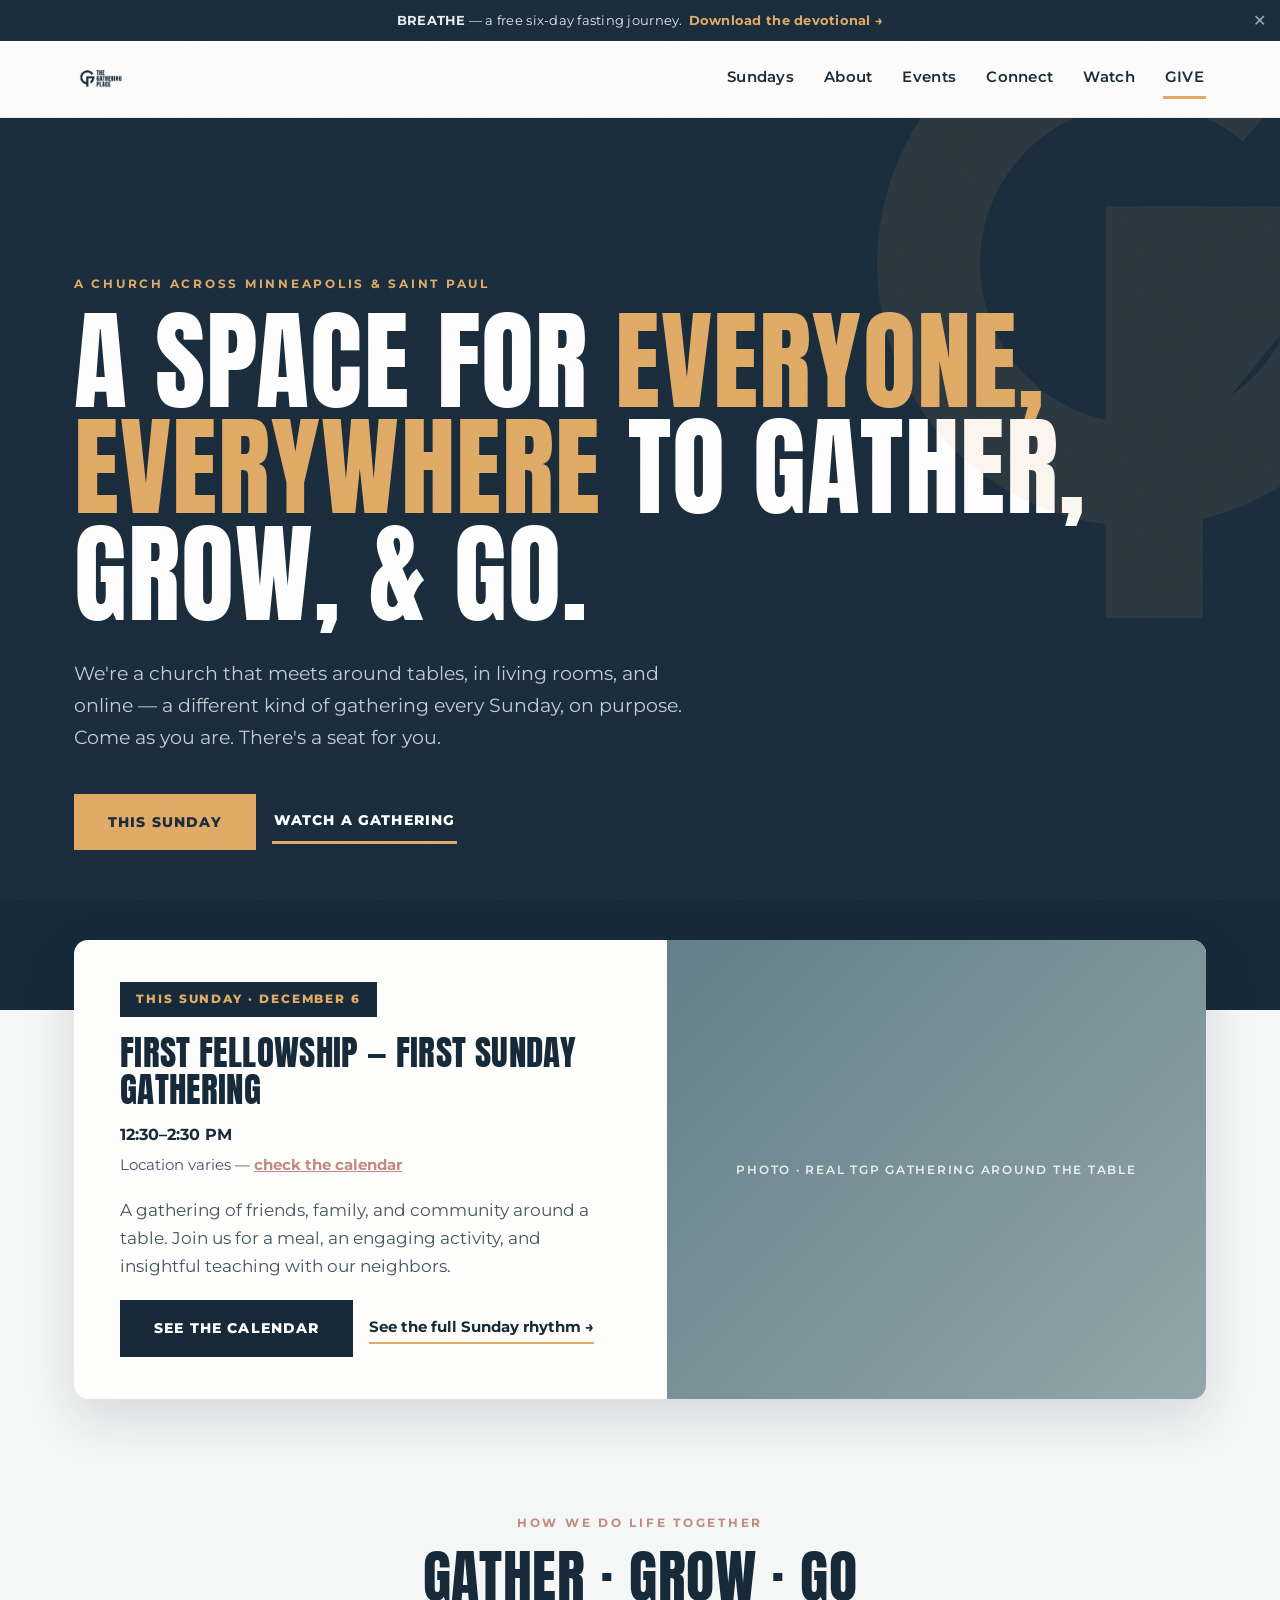
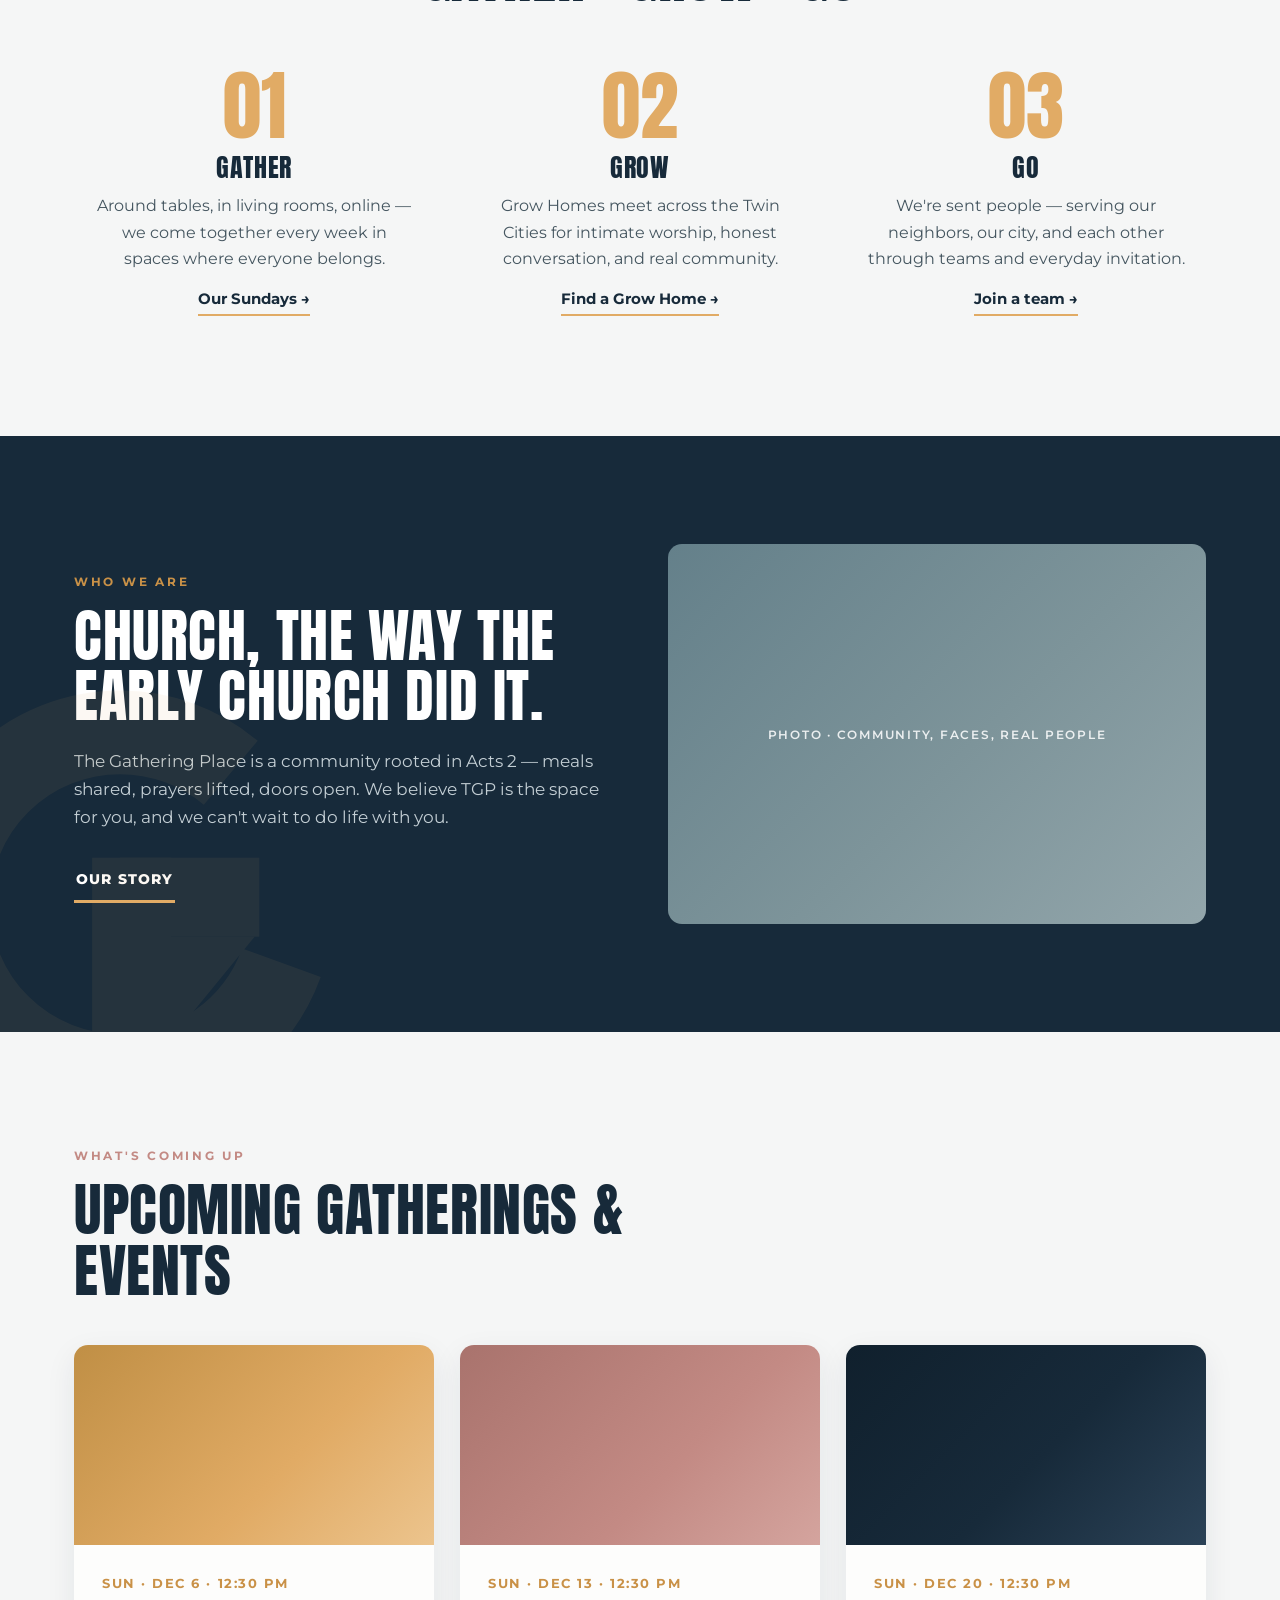
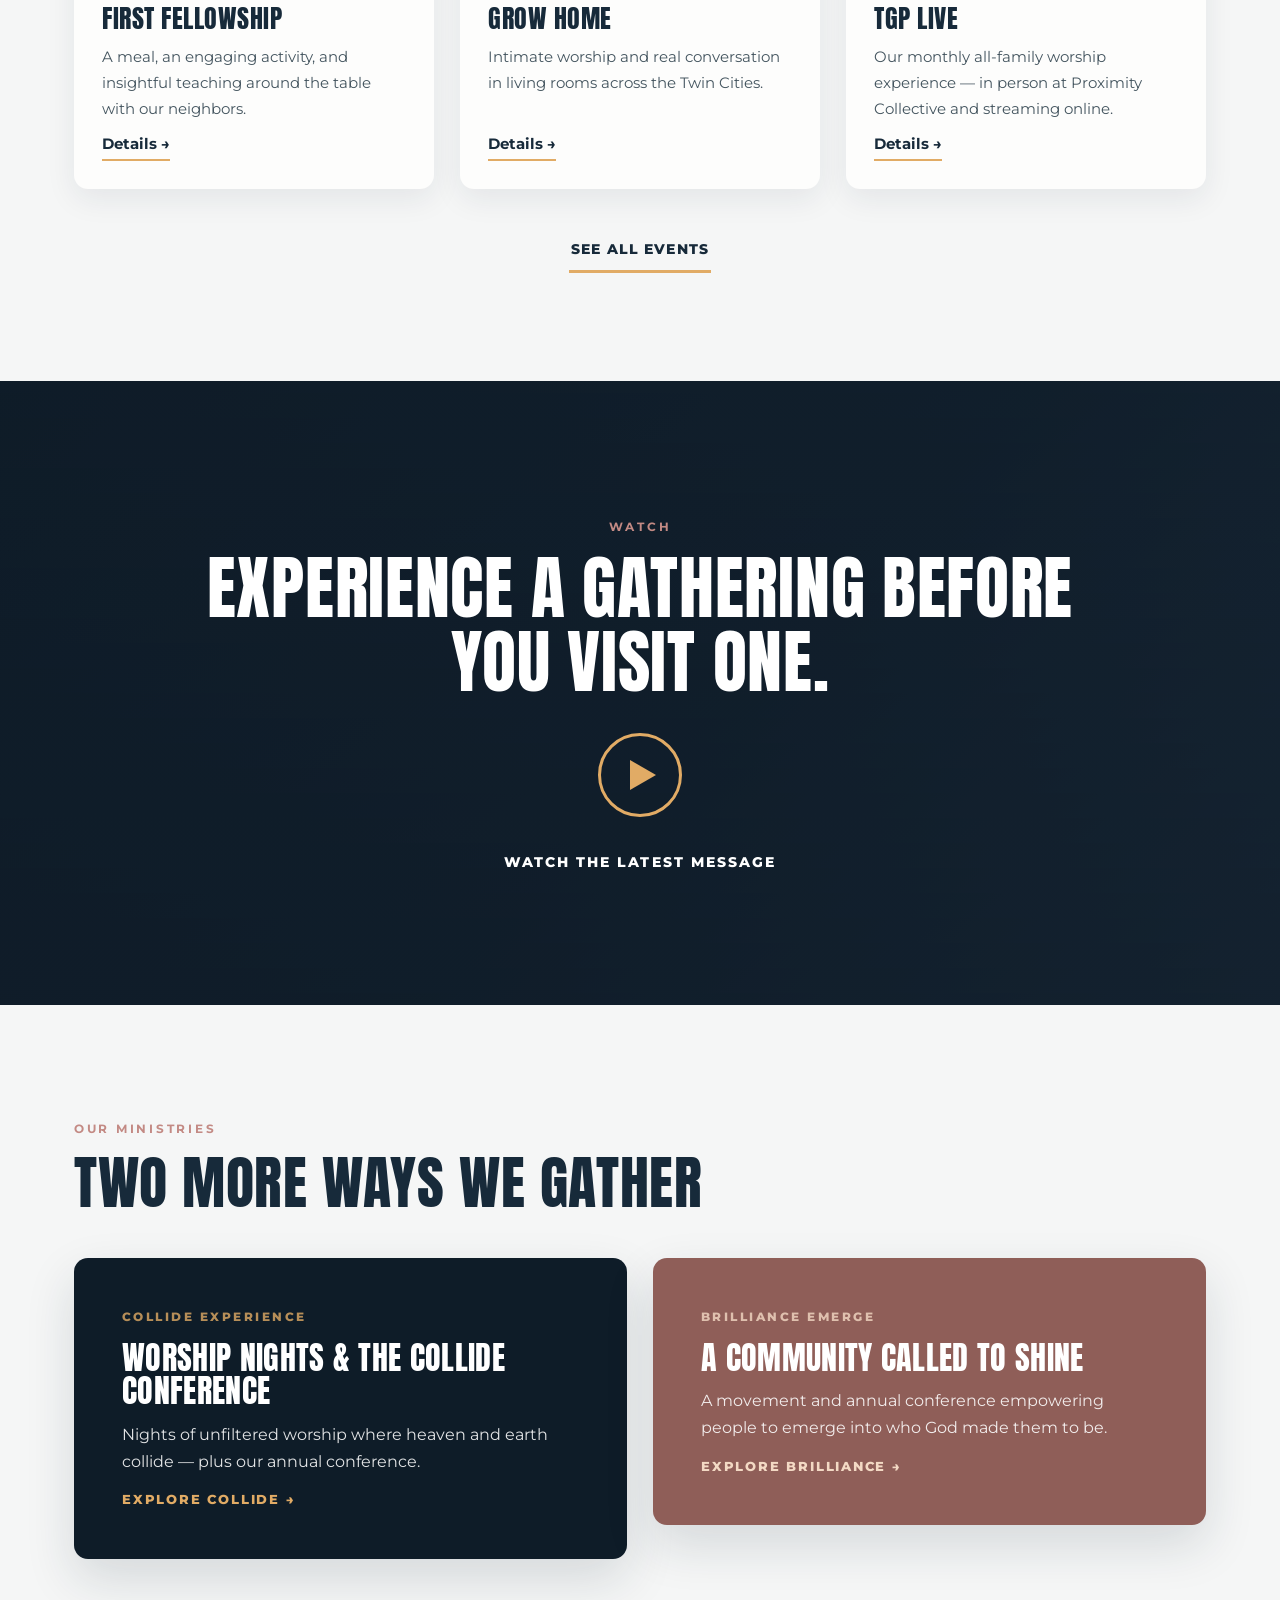
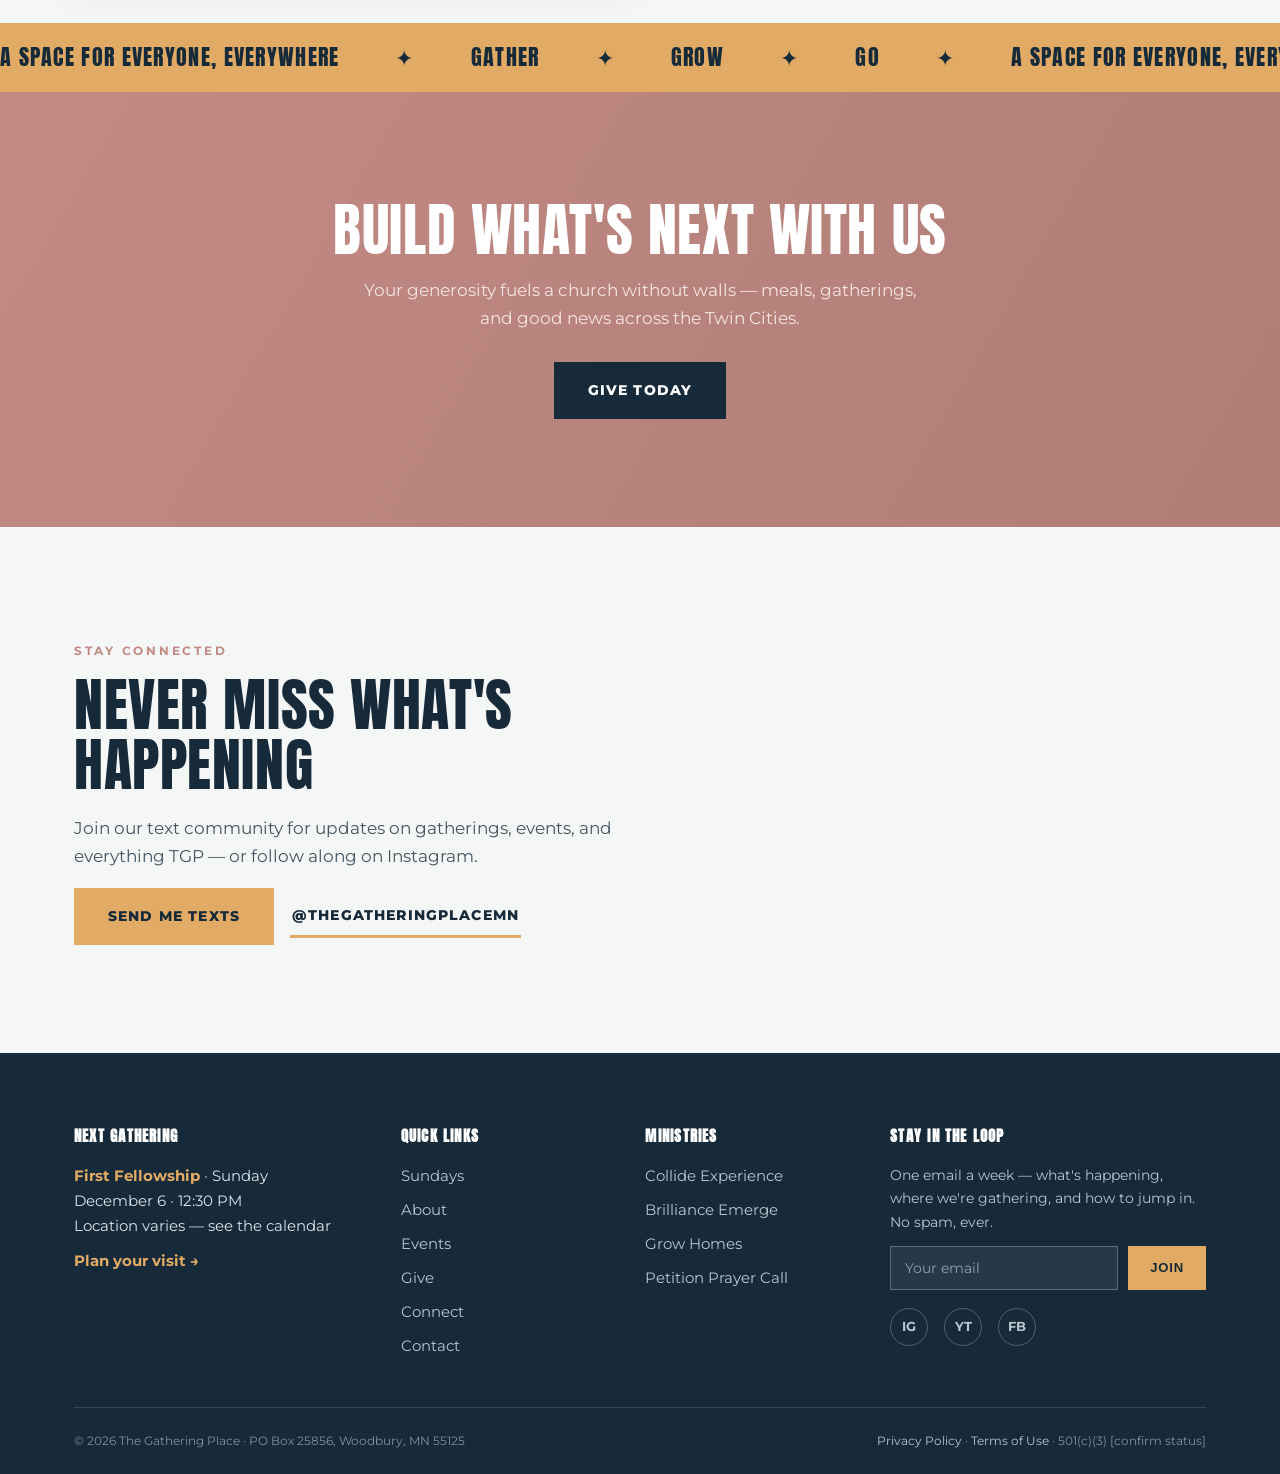
==== index.html @ ea00f48e "Live event lists, YouTube feed, parked Plan Your Visit - Events page Church Rhythm & Special Events " ====
<!DOCTYPE html>
<html lang="en">
<head>
<meta charset="UTF-8">
<meta name="viewport" content="width=device-width, initial-scale=1.0">
<title>The Gathering Place — A space for everyone, everywhere</title>
<meta name="description" content="The Gathering Place is a church community across Minneapolis & Saint Paul. A space for everyone, everywhere to Gather, Grow, and Go.">
<link rel="preconnect" href="https://fonts.googleapis.com">
<link href="https://fonts.googleapis.com/css2?family=Anton&family=Montserrat:wght@400;600;700;800&display=swap" rel="stylesheet">
<link rel="stylesheet" href="css/styles.css">
<link rel="icon" type="image/png" href="icon-gold.png">
</head>
<body>

<!-- Announcement bar -->
<div class="announce">
  <strong>BREATHE</strong> — a free six-day fasting journey.<a href="watch.html#resources">Download the devotional →</a>
  <button class="dismiss" aria-label="Dismiss" onclick="this.parentElement.style.display='none'">✕</button>
</div>

<!-- Header -->
<header class="site">
  <nav class="nav">
    <a class="brand" href="index.html" aria-label="The Gathering Place — Home">
      <img src="logo-navy.png" alt="The Gathering Place" style="height:54px; width:auto;">
    </a>
    <button class="hamburger" aria-label="Menu" onclick="document.querySelector('.links').classList.toggle('open')">
      <span></span><span></span><span></span>
    </button>
    <div class="links">
      <a href="sundays.html">Sundays</a>
      <a href="about.html">About</a>
      <a href="events.html">Events</a>
      <a href="connect.html">Connect</a>
      <a href="watch.html">Watch</a>
      <a class="btn-give" href="give.html">Give</a>
    </div>
  </nav>
</header>

<!-- Hero -->
<div class="hero">
  <svg class="gmark" viewBox="0 0 100 112" aria-hidden="true">
    <circle cx="50" cy="50" r="37" fill="none" stroke="#E1AB65" stroke-width="18"
            stroke-dasharray="187.3 45.2" stroke-dashoffset="-12.9"/>
    <rect x="50" y="40" width="30" height="17" fill="#E1AB65"/>
    <rect x="44" y="40" width="17" height="72" fill="#E1AB65"/>
    <polygon points="61,57 79,57 61,79" fill="#E1AB65"/>
  </svg>
  <div class="wrap">
    <span class="kicker">A church across Minneapolis &amp; Saint Paul</span>
    <h1>A space for <span class="accent">everyone, everywhere</span> to gather, grow, &amp; go.</h1>
    <p class="lede">We're a church that meets around tables, in living rooms, and online — a different kind of gathering every Sunday, on purpose. Come as you are. There's a seat for you.</p>
    <div class="btn-row">
      <a class="btn gold" href="sundays.html">This Sunday</a>
      <a class="btn outline-light" href="watch.html">Watch a Gathering</a>
    </div>
  </div>
</div>

<!-- This Sunday (dynamic block — pulls from Church Center in production) -->
<div class="wrap">
  <div class="this-sunday">
    <div class="info">
      <span class="date-tag" id="ts-tag">This Sunday</span>
      <h2 id="ts-title">First Fellowship — First Sunday Gathering</h2>
      <p class="when" id="ts-when">12:30–2:30 PM</p>
      <p class="where" id="ts-where">Location varies — <a href="events.html#calendar" style="color:#C38A84; font-weight:700;">check the calendar</a></p>
      <p id="ts-desc">A gathering of friends, family, and community around a table. Join us for a meal, an engaging activity, and insightful teaching with our neighbors.</p>
      <div class="btn-row" style="margin-top:20px;">
        <a class="btn navy" href="events.html#calendar">See the Calendar</a>
        <a class="text-link" href="sundays.html">See the full Sunday rhythm →</a>
      </div>
    </div>
    <div class="ph" style="border-radius:0;" id="ts-photo">
      <span class="label">Photo · real TGP gathering around the table</span>
    </div>
  </div>
</div>

<!-- Gather Grow Go -->
<section class="ggg">
  <div class="wrap">
    <span class="kicker">How we do life together</span>
    <h2>Gather · Grow · Go</h2>
    <div class="grid c3">
      <div class="col">
        <div class="num">01</div>
        <h3>Gather</h3>
        <p>Around tables, in living rooms, online — we come together every week in spaces where everyone belongs.</p>
        <a class="text-link" href="sundays.html">Our Sundays →</a>
      </div>
      <div class="col">
        <div class="num">02</div>
        <h3>Grow</h3>
        <p>Grow Homes meet across the Twin Cities for intimate worship, honest conversation, and real community.</p>
        <a class="text-link" href="connect.html#grow-homes">Find a Grow Home →</a>
      </div>
      <div class="col">
        <div class="num">03</div>
        <h3>Go</h3>
        <p>We're sent people — serving our neighbors, our city, and each other through teams and everyday invitation.</p>
        <a class="text-link" href="connect.html#serve">Join a team →</a>
      </div>
    </div>
  </div>
</section>

<!-- Who we are -->
<section class="band">
  <svg class="gmark" viewBox="0 0 100 112" aria-hidden="true">
    <circle cx="50" cy="50" r="37" fill="none" stroke="#E1AB65" stroke-width="18"
            stroke-dasharray="187.3 45.2" stroke-dashoffset="-12.9"/>
    <rect x="50" y="40" width="30" height="17" fill="#E1AB65"/>
    <rect x="44" y="40" width="17" height="72" fill="#E1AB65"/>
    <polygon points="61,57 79,57 61,79" fill="#E1AB65"/>
  </svg>
  <div class="wrap split">
    <div>
      <span class="kicker gold">Who we are</span>
      <h2>Church, the way the early church did it.</h2>
      <p style="margin:20px 0 28px;">The Gathering Place is a community rooted in Acts 2 — meals shared, prayers lifted, doors open. We believe TGP is the space for you, and we can't wait to do life with you.</p>
      <a class="btn outline-light" href="about.html">Our Story</a>
    </div>
    <div class="ph tall">
      <span class="label">Photo · community, faces, real people</span>
    </div>
  </div>
</section>

<!-- Upcoming events -->
<section>
  <div class="wrap">
    <div class="section-head">
      <span class="kicker">What's coming up</span>
      <h2>Upcoming Gatherings &amp; Events</h2>
    </div>
    <div class="grid c3" id="upcoming-cards">
      <div class="card">
        <div class="ph gold-bg short"><span class="label">First Fellowship</span></div>
        <div class="pad">
          <span class="meta">Sun · Aug 2 · 12:30 PM</span>
          <h3>First Fellowship</h3>
          <p>Our first-Sunday meal, activity &amp; teaching together — <a href="events.html#calendar" style="color:inherit; font-weight:700;">see the calendar</a> for this month's location.</p>
          <a class="text-link" href="sundays.html">Details →</a>
        </div>
      </div>
      <div class="card">
        <div class="ph navy-bg short"><span class="label">Collide Night</span></div>
        <div class="pad">
          <span class="meta">Fri · Aug 7 · Doors 6:30 PM</span>
          <h3>Collide Night</h3>
          <p>A night of unfiltered worship at Westwood Community Church (Bush Lake Campus). Starts at 7 PM.</p>
          <a class="text-link" href="events.html#collide">Details →</a>
        </div>
      </div>
      <div class="card">
        <div class="ph short"><span class="label">TGP Live</span></div>
        <div class="pad">
          <span class="meta">Sun · Aug 16 · 12:30 PM</span>
          <h3>TGP LIVE</h3>
          <p>Our monthly all-family worship experience — in person at Proximity Collective and streaming online.</p>
          <a class="text-link" href="sundays.html">Details →</a>
        </div>
      </div>
    </div>
    <div style="text-align:center; margin-top:40px;">
      <a class="btn outline" href="events.html">See All Events</a>
    </div>
  </div>
</section>

<!-- Watch the latest -->
<div class="watch-band">
  <div class="wrap">
    <span class="kicker">Watch</span>
    <h2>Experience a gathering before you visit one.</h2>
    <a href="watch.html" style="text-decoration:none; color:#fff; display:inline-block;">
      <span class="play">
        <svg width="26" height="30" viewBox="0 0 26 30" fill="none"><path d="M0 0 L26 15 L0 30 Z" fill="#E1AB65"/></svg>
      </span>
      <span style="font-weight:800; font-size:0.9rem; letter-spacing:0.14em; text-transform:uppercase;">Watch the Latest Message</span>
    </a>
  </div>
</div>

<!-- Branch ministries -->
<section class="tight" style="padding-top:108px;">
  <div class="wrap">
    <div class="section-head">
      <span class="kicker">Our ministries</span>
      <h2>Two More Ways We Gather</h2>
    </div>
    <div class="grid c2">
      <a href="events.html#collide" style="text-decoration:none;">
        <div class="brand-block collide" style="grid-template-columns:1fr;">
          <div class="content">
            <span class="tag">Collide Experience</span>
            <h2 style="font-size:2rem;">Worship Nights &amp; The Collide Conference</h2>
            <p>Nights of unfiltered worship where heaven and earth collide — plus our annual conference.</p>
            <span class="go" style="color:#E1AB65; font-weight:800; font-size:0.8rem; letter-spacing:0.14em; text-transform:uppercase;">Explore Collide →</span>
          </div>
        </div>
      </a>
      <a href="events.html#brilliance" style="text-decoration:none;">
        <div class="brand-block brilliance" style="grid-template-columns:1fr;">
          <div class="content">
            <span class="tag">Brilliance Emerge</span>
            <h2 style="font-size:2rem;">A Community Called to Shine</h2>
            <p>A movement and annual conference empowering people to emerge into who God made them to be.</p>
            <span class="go" style="color:#f3d9c4; font-weight:800; font-size:0.8rem; letter-spacing:0.14em; text-transform:uppercase;">Explore Brilliance →</span>
          </div>
        </div>
      </a>
    </div>
  </div>
</section>

<!-- Marquee -->
<div class="marquee" aria-hidden="true">
  <div class="track">
    <span>A space for everyone, everywhere</span><span>✦</span>
    <span>Gather</span><span>✦</span><span>Grow</span><span>✦</span><span>Go</span><span>✦</span>
    <span>A space for everyone, everywhere</span><span>✦</span>
    <span>Gather</span><span>✦</span><span>Grow</span><span>✦</span><span>Go</span><span>✦</span>
  </div>
</div>

<!-- Give band -->
<section class="give-band">
  <div class="wrap">
    <h2>Build What's Next With Us</h2>
    <p>Your generosity fuels a church without walls — meals, gatherings, and good news across the Twin Cities.</p>
    <a class="btn navy" href="give.html">Give Today</a>
  </div>
</section>

<!-- Stay connected -->
<section>
  <div class="wrap split">
    <div>
      <span class="kicker">Stay connected</span>
      <h2>Never Miss What's Happening</h2>
      <p style="margin:18px 0;">Join our text community for updates on gatherings, events, and everything TGP — or follow along on Instagram.</p>
      <div class="btn-row">
        <a class="btn gold" href="connect.html#text">Send Me Texts</a>
        <a class="btn outline" href="https://www.instagram.com/thegatheringplacemn" target="_blank" rel="noopener">@thegatheringplacemn</a>
      </div>
    </div>
    <div>
      <behold-widget feed-id="zYvNrywWCAtYNuQbSAdu"></behold-widget>
      <script>
        (() => {
          if(window.__bhldScript)return;window.__bhldScript=true;
          const d=document,s=d.createElement("script");s.type="module";
          s.src="https://w.behold.so/widget.js";setTimeout(()=>{d.head.append(s);},0);
        })();
      </script>
    </div>
  </div>
</section>

<!-- Footer -->
<footer class="site">
  <div class="wrap">
    <div class="cols">
      <div>
        <h4>Next Gathering</h4>
        <p class="next-g"><strong>First Fellowship</strong> · First Sunday<br>Aug 2 · 12:30 PM<br>Location varies — <a href="events.html#calendar" style="color:#E1AB65;">see the calendar</a></p>
        <p style="margin-top:10px;"><a href="sundays.html" style="color:#E1AB65; font-weight:700;">Plan your visit →</a></p>
      </div>
      <div>
        <h4>Quick Links</h4>
        <ul>
          <li><a href="sundays.html">Sundays</a></li>
          <li><a href="about.html">About</a></li>
          <li><a href="events.html">Events</a></li>
          <li><a href="give.html">Give</a></li>
          <li><a href="connect.html">Connect</a></li>
          <li><a href="contact.html">Contact</a></li>
        </ul>
      </div>
      <div>
        <h4>Ministries</h4>
        <ul>
          <li><a href="events.html#collide">Collide Experience</a></li>
          <li><a href="events.html#brilliance">Brilliance Emerge</a></li>
          <li><a href="connect.html#grow-homes">Grow Homes</a></li>
          <li><a href="connect.html#pray">Petition Prayer Call</a></li>
        </ul>
      </div>
      <div>
        <h4>Stay in the Loop</h4>
        <p style="font-size:0.85rem;">One email a week — what's happening, where we're gathering, and how to jump in. No spam, ever.</p>
        <form onsubmit="return false;">
          <input type="email" placeholder="Your email" aria-label="Email address">
          <button>Join</button>
        </form>
        <div class="social-row">
          <a href="https://www.instagram.com/thegatheringplacemn" aria-label="Instagram" target="_blank" rel="noopener">IG</a>
          <a href="https://www.youtube.com/@TheGatheringPlaceGlobal" aria-label="YouTube" target="_blank" rel="noopener">YT</a>
          <a href="https://www.facebook.com/thegatheringplacemn" aria-label="Facebook" target="_blank" rel="noopener">FB</a>
        </div>
      </div>
    </div>
    <div class="footer-legal">
      <span>© 2026 The Gathering Place · PO Box 25856, Woodbury, MN 55125</span>
      <span><a href="#">Privacy Policy</a> · <a href="#">Terms of Use</a> · 501(c)(3) [confirm status]</span>
    </div>
  </div>
</footer>

<!-- Mobile sticky bar -->
<div class="mobile-bar">
  <a class="a1" href="sundays.html">This Sunday</a>
  <a class="a2" href="give.html">Give</a>
</div>

<script src="js/next-gathering.js" defer></script>
</body>
</html>
---- css/styles.css ----
/* ============================================================
   THE GATHERING PLACE — Website Draft
   Brand: navy #172A3A · slate #7D949A · rose #C38A84 · gold #E1AB65
   Type: Anton (display) · Montserrat (body)
   ============================================================ */

:root {
  --navy: #172A3A;
  --navy-soft: #22394d;
  --slate: #7D949A;
  --rose: #C38A84;
  --gold: #E1AB65;
  --gold-dark: #c99147;
  --cream: #F5F6F6;
  --paper: #FDFDFC;
  --grey: #D2D2D2;
  --ink: #172A3A;
  --body: #44555f;
  --radius: 14px;
  --shadow: 0 10px 30px rgba(23, 42, 58, 0.08);
  --shadow-lg: 0 20px 50px rgba(23, 42, 58, 0.14);
  --maxw: 1180px;
}

* { margin: 0; padding: 0; box-sizing: border-box; }
html { scroll-behavior: smooth; }

body {
  font-family: 'Montserrat', system-ui, sans-serif;
  font-size: 16.5px;
  line-height: 1.7;
  color: var(--body);
  background: var(--cream);
  -webkit-font-smoothing: antialiased;
}

img { max-width: 100%; display: block; }
a { color: inherit; }

h1, h2, h3, .display {
  font-family: 'Anton', 'Montserrat', sans-serif;
  font-weight: 400;
  text-transform: uppercase;
  color: var(--ink);
  line-height: 1.05;
  letter-spacing: 0.01em;
}

h1 { font-size: clamp(3rem, 8.5vw, 7rem); line-height: 0.98; }
h2 { font-size: clamp(2.1rem, 4.5vw, 3.6rem); }
h3 { font-size: clamp(1.25rem, 2.4vw, 1.6rem); letter-spacing: 0.02em; }

/* paper grain — subtle texture over everything, like a printed poster */
body::after {
  content: ''; position: fixed; inset: 0; z-index: 999; pointer-events: none;
  opacity: 0.05;
  background-image: url("data:image/svg+xml,%3Csvg xmlns='http://www.w3.org/2000/svg' width='240' height='240'%3E%3Cfilter id='n'%3E%3CfeTurbulence type='fractalNoise' baseFrequency='0.85' numOctaves='2'/%3E%3C/filter%3E%3Crect width='240' height='240' filter='url(%23n)'/%3E%3C/svg%3E");
}

.wrap { max-width: var(--maxw); margin: 0 auto; padding: 0 24px; }

section { padding: 108px 0; }
section.tight { padding: 64px 0; }

/* ---------- kicker / eyebrow ---------- */
.kicker {
  display: inline-block;
  font-size: 0.78rem;
  font-weight: 700;
  letter-spacing: 0.22em;
  text-transform: uppercase;
  color: var(--rose);
  margin-bottom: 14px;
}
.kicker.gold { color: var(--gold-dark); }
.kicker.slate { color: var(--slate); }

.lede { font-size: 1.15rem; max-width: 640px; }

/* ---------- announcement bar ---------- */
.announce {
  background: var(--navy);
  color: #e8edef;
  font-size: 0.83rem;
  text-align: center;
  padding: 9px 44px;
  position: relative;
  letter-spacing: 0.02em;
}
.announce a { color: var(--gold); font-weight: 700; text-decoration: none; margin-left: 6px; }
.announce a:hover { text-decoration: underline; }
.announce .dismiss {
  position: absolute; right: 14px; top: 50%; transform: translateY(-50%);
  background: none; border: 0; color: #9fb0ba; font-size: 1rem; cursor: pointer;
}

/* ---------- header ---------- */
header.site {
  position: sticky; top: 0; z-index: 50;
  background: rgba(253, 253, 252, 0.94);
  backdrop-filter: blur(10px);
  border-bottom: 1px solid rgba(23, 42, 58, 0.08);
}
.nav {
  max-width: var(--maxw); margin: 0 auto; padding: 0 24px;
  display: flex; align-items: center; gap: 28px; height: 76px;
}
.brand {
  display: flex; align-items: center; gap: 12px;
  text-decoration: none; margin-right: auto;
}
.brand .mark { width: 42px; height: 46px; flex-shrink: 0; }
.brand .word {
  font-family: 'Anton', sans-serif;
  text-transform: uppercase;
  color: var(--navy);
  font-size: 0.95rem;
  line-height: 1.02;
  letter-spacing: 0.03em;
}
.nav .links { display: flex; gap: 26px; align-items: center; }
.nav .links a {
  text-decoration: none; font-weight: 600; font-size: 0.92rem;
  color: var(--ink); letter-spacing: 0.02em;
  padding: 6px 2px; border-bottom: 2px solid transparent;
}
.nav .links a:hover { border-bottom-color: var(--gold); }
.nav .links a.active { border-bottom-color: var(--gold); }
.nav .im-new {
  font-weight: 700; font-size: 0.88rem; color: var(--rose) !important;
}
.btn-give {
  background: none; color: var(--navy) !important;
  font-weight: 800; font-size: 0.95rem; letter-spacing: 0.12em;
  text-transform: uppercase; text-decoration: none;
  padding: 6px 0;
  border-bottom: 3px solid var(--gold) !important;
  transition: border-color 0.2s;
}
.btn-give:hover { border-bottom-color: var(--navy) !important; }

.hamburger { display: none; background: none; border: 0; cursor: pointer; padding: 8px; }
.hamburger span { display: block; width: 24px; height: 2.5px; background: var(--navy); margin: 5px 0; border-radius: 2px; }

/* ---------- buttons ---------- */
.btn {
  display: inline-block;
  font-weight: 800; font-size: 0.9rem; letter-spacing: 0.08em;
  text-transform: uppercase; text-decoration: none;
  padding: 16px 34px; border-radius: 0;
  transition: transform 0.15s, background 0.2s, color 0.2s, border-color 0.2s;
}
.btn:hover { transform: translateY(-2px); }
.btn.gold { background: var(--gold); color: var(--navy); }
.btn.gold:hover { background: var(--gold-dark); }
.btn.navy { background: var(--navy); color: #fff; }
.btn.navy:hover { background: var(--navy-soft); }
.btn.rose { background: var(--rose); color: #fff; }
/* secondary actions: bold words with a thick underline */
.btn.outline, .btn.outline-light {
  padding: 8px 2px; background: none;
  border: none; border-bottom: 3px solid var(--gold);
}
.btn.outline { color: var(--navy); }
.btn.outline:hover { border-bottom-color: var(--navy); }
.btn.outline-light { color: #fff; }
.btn.outline-light:hover { background: none; border-bottom-color: #fff; }
.btn-row { display: flex; gap: 16px; flex-wrap: wrap; align-items: center; }

.text-link {
  font-weight: 700; color: var(--navy); text-decoration: none;
  border-bottom: 2px solid var(--gold); padding-bottom: 2px; font-size: 0.95rem;
}

/* ---------- hero ---------- */
.hero {
  background: var(--navy);
  color: #fff;
  position: relative;
  overflow: hidden;
  padding: 150px 0 160px;
}
.hero .kicker { color: var(--gold); }
.hero h1 { color: #fff; max-width: 1020px; }
.hero h1 .accent { color: var(--gold); }
.hero p.lede { color: #c3ced4; margin: 30px 0 40px; font-size: 1.18rem; }
.hero .gmark {
  position: absolute; right: -180px; top: -140px;
  width: 640px; height: 640px; opacity: 0.09; pointer-events: none;
}
.hero.short { padding: 96px 0 104px; }
.hero.short h1 { font-size: clamp(2.5rem, 5.5vw, 4.4rem); }

/* scrolling marquee strip */
.marquee { overflow: hidden; background: var(--gold); padding: 16px 0; }
.marquee .track {
  display: inline-flex; gap: 56px; white-space: nowrap; width: max-content;
  animation: marq 30s linear infinite;
  font-family: 'Anton', sans-serif; text-transform: uppercase;
  color: var(--navy); font-size: 1.35rem; letter-spacing: 0.06em;
}
@keyframes marq { to { transform: translateX(-50%); } }

/* full-width media band (latest message) */
.watch-band {
  background: linear-gradient(rgba(14,26,38,0.72), rgba(14,26,38,0.82)),
              linear-gradient(135deg, #10202d 0%, var(--navy) 55%, #2b4257 100%);
  color: #fff; text-align: center; padding: 130px 0;
  position: relative; overflow: hidden;
}
.watch-band h2 { color: #fff; font-size: clamp(2.4rem, 5.5vw, 4.6rem); max-width: 900px; margin: 0 auto 34px; }
.watch-band .play {
  width: 84px; height: 84px; border-radius: 50%;
  border: 3px solid var(--gold); display: flex; align-items: center; justify-content: center;
  margin: 0 auto 30px; transition: background 0.2s, transform 0.15s;
}
.watch-band a:hover .play { background: rgba(225,171,101,0.15); transform: scale(1.05); }
.watch-band .play svg { margin-left: 6px; }

/* ---------- photo placeholders ---------- */
.ph {
  background: linear-gradient(135deg, #64808a 0%, var(--slate) 55%, #93a6ab 100%);
  border-radius: var(--radius);
  position: relative;
  overflow: hidden;
  display: flex; align-items: center; justify-content: center;
  color: rgba(255,255,255,0.85);
  min-height: 260px;
}
.ph.tall { min-height: 380px; }
.ph.short { min-height: 190px; }
.ph.rose-bg { background: linear-gradient(135deg, #a9736d 0%, var(--rose) 60%, #d4a49e 100%); }
.ph.gold-bg { background: linear-gradient(135deg, #c08f45 0%, var(--gold) 60%, #ecc48d 100%); }
.ph.navy-bg { background: linear-gradient(135deg, #10202d 0%, var(--navy) 55%, #2b4257 100%); }
.ph .label {
  font-size: 0.78rem; font-weight: 600; letter-spacing: 0.14em; text-transform: uppercase;
  text-align: center; padding: 0 24px; position: relative; z-index: 1;
}
.ph svg.watermark {
  position: absolute; width: 70%; height: 70%; opacity: 0.16;
  left: 50%; top: 50%; transform: translate(-50%, -50%);
}

/* ---------- cards ---------- */
.grid { display: grid; gap: 26px; }
.grid.c2 { grid-template-columns: repeat(2, 1fr); }
.grid.c3 { grid-template-columns: repeat(3, 1fr); }
.grid.c4 { grid-template-columns: repeat(4, 1fr); }

.card {
  background: var(--paper);
  border-radius: var(--radius);
  box-shadow: var(--shadow);
  overflow: hidden;
  display: flex; flex-direction: column;
}
.card .pad { padding: 28px; display: flex; flex-direction: column; gap: 10px; flex: 1; }
.card h3 { margin-bottom: 2px; }
.card .meta {
  font-size: 0.8rem; font-weight: 700; letter-spacing: 0.12em;
  text-transform: uppercase; color: var(--gold-dark);
}
.card p { font-size: 0.95rem; }
.card .text-link { margin-top: auto; align-self: flex-start; }
.card .ph { border-radius: 0; min-height: 200px; }

/* schedule strip on cards */
.chip {
  display: inline-block; background: rgba(125,148,154,0.14); color: var(--navy);
  border-radius: 3px; font-size: 0.76rem; font-weight: 700;
  letter-spacing: 0.06em; text-transform: uppercase; padding: 5px 14px;
}

/* ---------- this sunday band ---------- */
.this-sunday {
  background: var(--paper);
  border-radius: var(--radius);
  box-shadow: var(--shadow-lg);
  display: grid; grid-template-columns: 1.1fr 1fr;
  overflow: hidden;
  margin-top: -70px;
  position: relative; z-index: 5;
}
.this-sunday .info { padding: 42px 46px; }
.this-sunday .date-tag {
  display: inline-block; background: var(--navy); color: var(--gold);
  font-size: 0.75rem; font-weight: 800; letter-spacing: 0.16em; text-transform: uppercase;
  padding: 7px 16px; border-radius: 0; margin-bottom: 18px;
}
.this-sunday h2 { font-size: clamp(1.6rem, 3vw, 2.2rem); }
.this-sunday .when {
  font-weight: 700; color: var(--navy); margin: 12px 0 4px; font-size: 1.02rem;
}
.this-sunday .where { font-size: 0.95rem; margin-bottom: 18px; }

/* ---------- gather grow go ---------- */
.ggg { text-align: center; }
.ggg .grid { margin-top: 48px; }
.ggg .col { padding: 12px 20px; }
.ggg .num {
  font-family: 'Anton', sans-serif; font-size: 4.8rem; color: var(--gold);
  line-height: 1;
}
.ggg h3 { margin: 10px 0 12px; }
.ggg p { font-size: 0.97rem; }
.ggg .text-link { display: inline-block; margin-top: 14px; }

/* ---------- dark band ---------- */
.band {
  background: var(--navy); color: #fff;
  position: relative; overflow: hidden;
}
.band h2, .band h3 { color: #fff; }
.band p { color: #c3ced4; }
.band .gmark {
  position: absolute; left: -140px; bottom: -160px;
  width: 520px; height: 520px; opacity: 0.07; pointer-events: none;
}

/* ---------- rose / give band ---------- */
.give-band {
  background: linear-gradient(120deg, var(--rose) 0%, #b07d77 100%);
  color: #fff; text-align: center;
}
.give-band h2 { color: #fff; }
.give-band p { color: #f4e5e3; max-width: 560px; margin: 16px auto 30px; }

/* ---------- rhythm timeline (sundays) ---------- */
.rhythm { display: grid; grid-template-columns: repeat(5, 1fr); gap: 18px; margin-top: 48px; }
.rhythm .step {
  background: var(--paper); border-radius: var(--radius); box-shadow: var(--shadow);
  padding: 26px 22px; text-align: center; position: relative;
  border-top: 5px solid var(--slate);
}
.rhythm .step:nth-child(1) { border-top-color: var(--gold); }
.rhythm .step:nth-child(2) { border-top-color: var(--slate); }
.rhythm .step:nth-child(3) { border-top-color: var(--navy); }
.rhythm .step:nth-child(4) { border-top-color: var(--slate); }
.rhythm .step:nth-child(5) { border-top-color: var(--rose); }
.rhythm .week {
  font-size: 0.72rem; font-weight: 800; letter-spacing: 0.18em; text-transform: uppercase;
  color: var(--slate); margin-bottom: 8px;
}
.rhythm .name { font-family: 'Anton', sans-serif; text-transform: uppercase; font-size: 1.05rem; color: var(--navy); }
.rhythm .what { font-size: 0.82rem; margin-top: 8px; }

/* ---------- FAQ ---------- */
details.faq {
  background: var(--paper); border-radius: 12px; box-shadow: var(--shadow);
  margin-bottom: 12px; padding: 0;
}
details.faq summary {
  cursor: pointer; list-style: none; font-weight: 700; color: var(--navy);
  padding: 20px 26px; font-size: 0.98rem; position: relative;
}
details.faq summary::-webkit-details-marker { display: none; }
details.faq summary::after {
  content: '+'; position: absolute; right: 24px; top: 50%; transform: translateY(-50%);
  font-family: 'Anton', sans-serif; font-size: 1.3rem; color: var(--gold-dark);
}
details.faq[open] summary::after { content: '–'; }
details.faq .a { padding: 0 26px 22px; font-size: 0.95rem; }

/* ---------- forms ---------- */
form.std { display: grid; gap: 16px; }
form.std label { font-size: 0.8rem; font-weight: 700; letter-spacing: 0.08em; text-transform: uppercase; color: var(--navy); }
form.std input, form.std select, form.std textarea {
  width: 100%; padding: 14px 16px; border: 1.5px solid var(--grey); border-radius: 10px;
  font-family: inherit; font-size: 0.95rem; background: #fff; color: var(--ink);
}
form.std input:focus, form.std select:focus, form.std textarea:focus {
  outline: none; border-color: var(--gold);
}
form.std .field { display: grid; gap: 6px; }
form.std .check { display: flex; gap: 10px; align-items: flex-start; font-size: 0.88rem; }
form.std .check input { width: auto; margin-top: 4px; }

.form-card {
  background: var(--paper); border-radius: var(--radius); box-shadow: var(--shadow-lg);
  padding: 40px;
}

/* ---------- four pillars ---------- */
.pillars { display: grid; grid-template-columns: repeat(4, 1fr); gap: 22px; }
.pillar {
  border-radius: var(--radius); padding: 34px 26px; color: #fff;
  display: flex; flex-direction: column; gap: 10px; min-height: 230px;
  text-decoration: none; transition: transform 0.15s;
}
.pillar:hover { transform: translateY(-4px); }
.pillar h3 { color: #fff; }
.pillar p { color: rgba(255,255,255,0.85); font-size: 0.9rem; }
.pillar .go { margin-top: auto; font-weight: 800; font-size: 0.8rem; letter-spacing: 0.14em; text-transform: uppercase; }
.pillar.p1 { background: var(--navy); }
.pillar.p2 { background: var(--gold); }
.pillar.p2 h3, .pillar.p2 p, .pillar.p2 .go { color: var(--navy); }
.pillar.p2 p { color: rgba(23,42,58,0.75); }
.pillar.p3 { background: var(--slate); }
.pillar.p4 { background: var(--rose); }

/* ---------- brand blocks (Collide / Brilliance) ---------- */
.brand-block {
  border-radius: var(--radius); overflow: hidden; box-shadow: var(--shadow-lg);
  display: grid; grid-template-columns: 1fr 1fr; color: #fff;
}
.brand-block .content { padding: 48px; display: flex; flex-direction: column; gap: 14px; }
.brand-block h2 { color: #fff; }
.brand-block .tag { font-size: 0.78rem; font-weight: 800; letter-spacing: 0.2em; text-transform: uppercase; opacity: 0.8; }
.brand-block p { color: rgba(255,255,255,0.88); font-size: 0.98rem; }
.brand-block .btn-row { margin-top: 12px; }
.brand-block.collide { background: #0e1c28; }
.brand-block.collide .tag { color: var(--gold); }
.brand-block.brilliance { background: #8f5e58; }
.brand-block.brilliance .tag { color: #f3d9c4; }
.brand-block .ph { border-radius: 0; min-height: 100%; }

/* ---------- team ---------- */
.team-card { text-align: center; }
.team-card .ph { min-height: 300px; border-radius: var(--radius) var(--radius) 0 0; }
.team-card .pad { padding: 22px; }
.team-card .role { font-size: 0.8rem; font-weight: 700; letter-spacing: 0.12em; text-transform: uppercase; color: var(--rose); }

/* ---------- footer ---------- */
footer.site {
  background: var(--navy); color: #b9c6cd; padding: 70px 0 0;
  font-size: 0.92rem;
}
footer.site .cols {
  display: grid; grid-template-columns: 1.4fr 1fr 1fr 1.4fr; gap: 40px;
  padding-bottom: 48px;
}
footer.site h4 {
  font-family: 'Anton', sans-serif; text-transform: uppercase; color: #fff;
  font-size: 0.95rem; letter-spacing: 0.08em; margin-bottom: 16px;
}
footer.site a { color: #b9c6cd; text-decoration: none; }
footer.site a:hover { color: var(--gold); }
footer.site ul { list-style: none; display: grid; gap: 9px; }
footer.site .next-g { color: #dbe3e7; }
footer.site .next-g strong { color: var(--gold); }
footer.site form { display: flex; gap: 10px; margin-top: 12px; }
footer.site input {
  flex: 1; padding: 12px 14px; border-radius: 0; border: 1px solid rgba(255,255,255,0.25);
  background: rgba(255,255,255,0.07); color: #fff; font-family: inherit; font-size: 0.88rem;
}
footer.site input::placeholder { color: #8fa0aa; }
footer.site button {
  background: var(--gold); border: 0; color: var(--navy); font-weight: 800;
  border-radius: 0; padding: 12px 22px; cursor: pointer; font-size: 0.82rem;
  letter-spacing: 0.06em; text-transform: uppercase;
}
.footer-legal {
  border-top: 1px solid rgba(255,255,255,0.12);
  padding: 22px 0; font-size: 0.78rem; color: #7f929d;
  display: flex; justify-content: space-between; gap: 20px; flex-wrap: wrap;
}
.footer-legal a { color: #7f929d; }
.social-row { display: flex; gap: 16px; margin-top: 18px; }
.social-row a {
  width: 38px; height: 38px; border-radius: 50%; border: 1px solid rgba(255,255,255,0.25);
  display: flex; align-items: center; justify-content: center; font-size: 0.8rem; font-weight: 700;
}
.social-row a:hover { border-color: var(--gold); color: var(--gold); }

/* ---------- mobile sticky bar ---------- */
.mobile-bar {
  display: none;
  position: fixed; bottom: 0; left: 0; right: 0; z-index: 60;
  grid-template-columns: 1fr 1fr;
  box-shadow: 0 -6px 24px rgba(23,42,58,0.18);
}
.mobile-bar a {
  text-align: center; padding: 16px; font-weight: 800; font-size: 0.85rem;
  letter-spacing: 0.1em; text-transform: uppercase; text-decoration: none;
}
.mobile-bar .a1 { background: var(--navy); color: #fff; }
.mobile-bar .a2 { background: var(--gold); color: var(--navy); }

/* ---------- misc ---------- */
.note-draft {
  background: #fff8ec; border: 1.5px dashed var(--gold);
  border-radius: 10px; padding: 14px 18px; font-size: 0.85rem; color: #8a6a35;
  margin: 18px 0;
}
.split { display: grid; grid-template-columns: 1fr 1fr; gap: 56px; align-items: center; }
.section-head { max-width: 680px; margin-bottom: 44px; }
.section-head.center { margin-left: auto; margin-right: auto; text-align: center; }
.stat-row { display: grid; grid-template-columns: repeat(3, 1fr); gap: 24px; }
.give-alloc { display: grid; grid-template-columns: repeat(4, 1fr); gap: 16px; margin-top: 28px; }
.give-alloc .slice {
  background: var(--paper); border-radius: 12px; padding: 22px; text-align: center; box-shadow: var(--shadow);
}
.give-alloc .pct { font-family: 'Anton', sans-serif; font-size: 2rem; color: var(--gold-dark); }
.give-alloc .lbl { font-size: 0.8rem; font-weight: 700; text-transform: uppercase; letter-spacing: 0.08em; color: var(--navy); }

/* ---------- responsive ---------- */
@media (max-width: 980px) {
  .grid.c3, .grid.c4 { grid-template-columns: repeat(2, 1fr); }
  .pillars { grid-template-columns: repeat(2, 1fr); }
  .rhythm { grid-template-columns: repeat(2, 1fr); }
  footer.site .cols { grid-template-columns: 1fr 1fr; }
  .split { grid-template-columns: 1fr; gap: 36px; }
  .this-sunday { grid-template-columns: 1fr; }
  .brand-block { grid-template-columns: 1fr; }
  .give-alloc { grid-template-columns: repeat(2, 1fr); }
}

@media (max-width: 760px) {
  .nav .links { display: none; }
  .nav .links.open {
    display: flex; flex-direction: column; align-items: flex-start;
    position: absolute; top: 76px; left: 0; right: 0;
    background: var(--paper); padding: 24px; gap: 18px;
    box-shadow: var(--shadow-lg);
  }
  .hamburger { display: block; }
  .nav .btn-give.desktop { display: none; }
  .grid.c2, .grid.c3, .grid.c4 { grid-template-columns: 1fr; }
  .pillars { grid-template-columns: 1fr; }
  .rhythm { grid-template-columns: 1fr; }
  footer.site .cols { grid-template-columns: 1fr; }
  .mobile-bar { display: grid; }
  body { padding-bottom: 54px; }
  section { padding: 60px 0; }
  .stat-row { grid-template-columns: 1fr; }
}
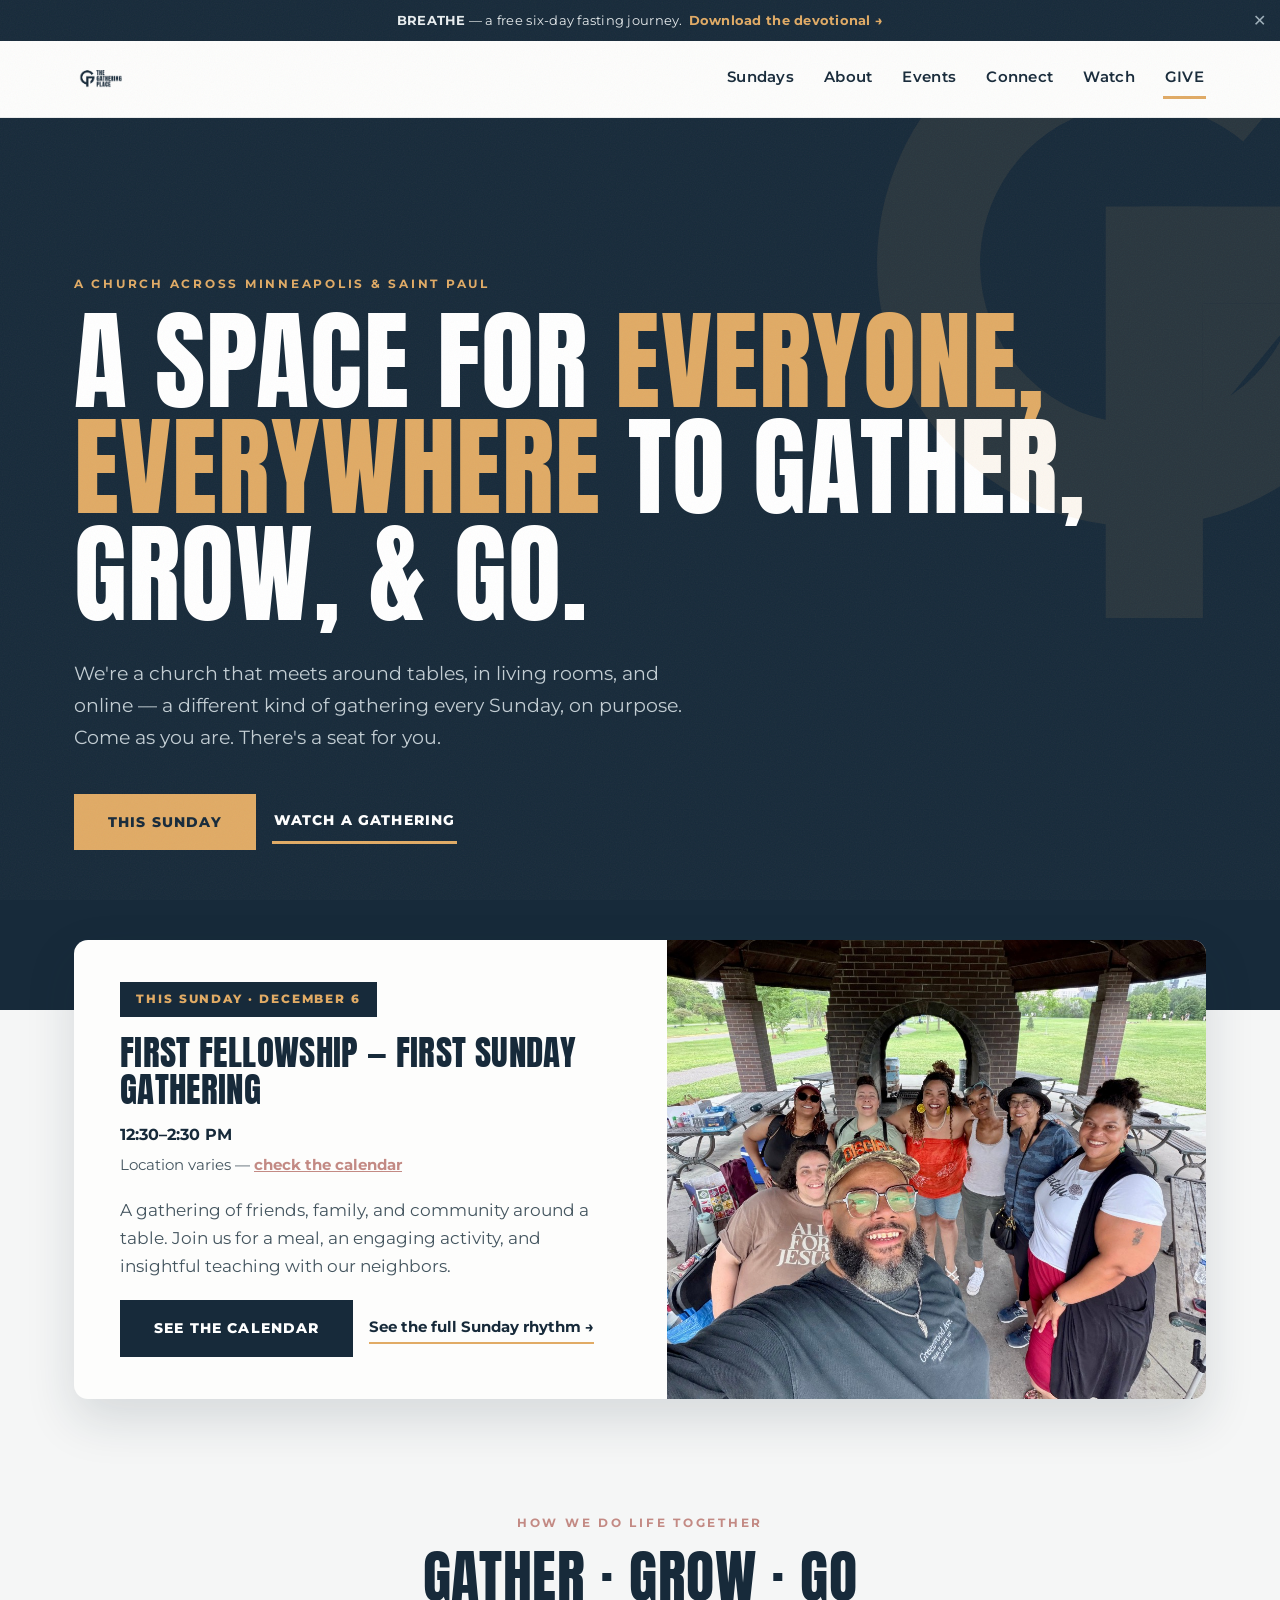
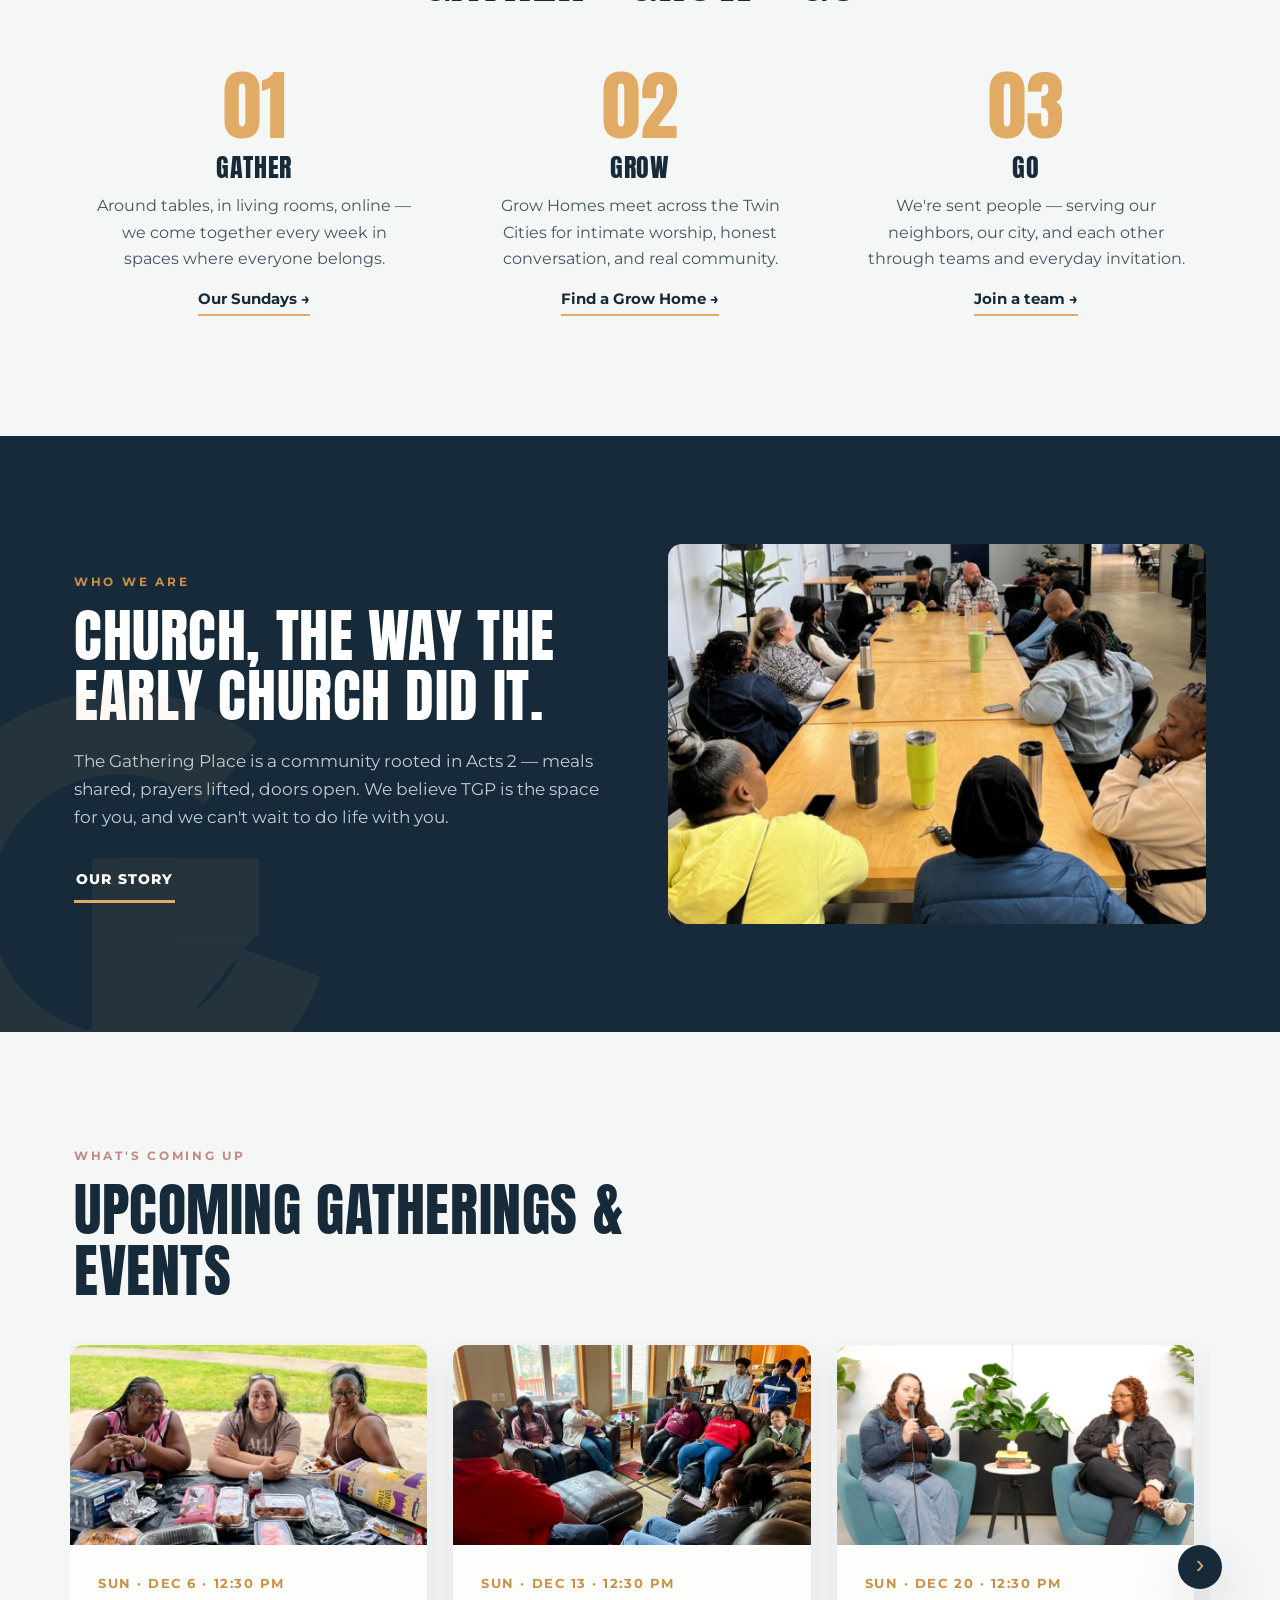
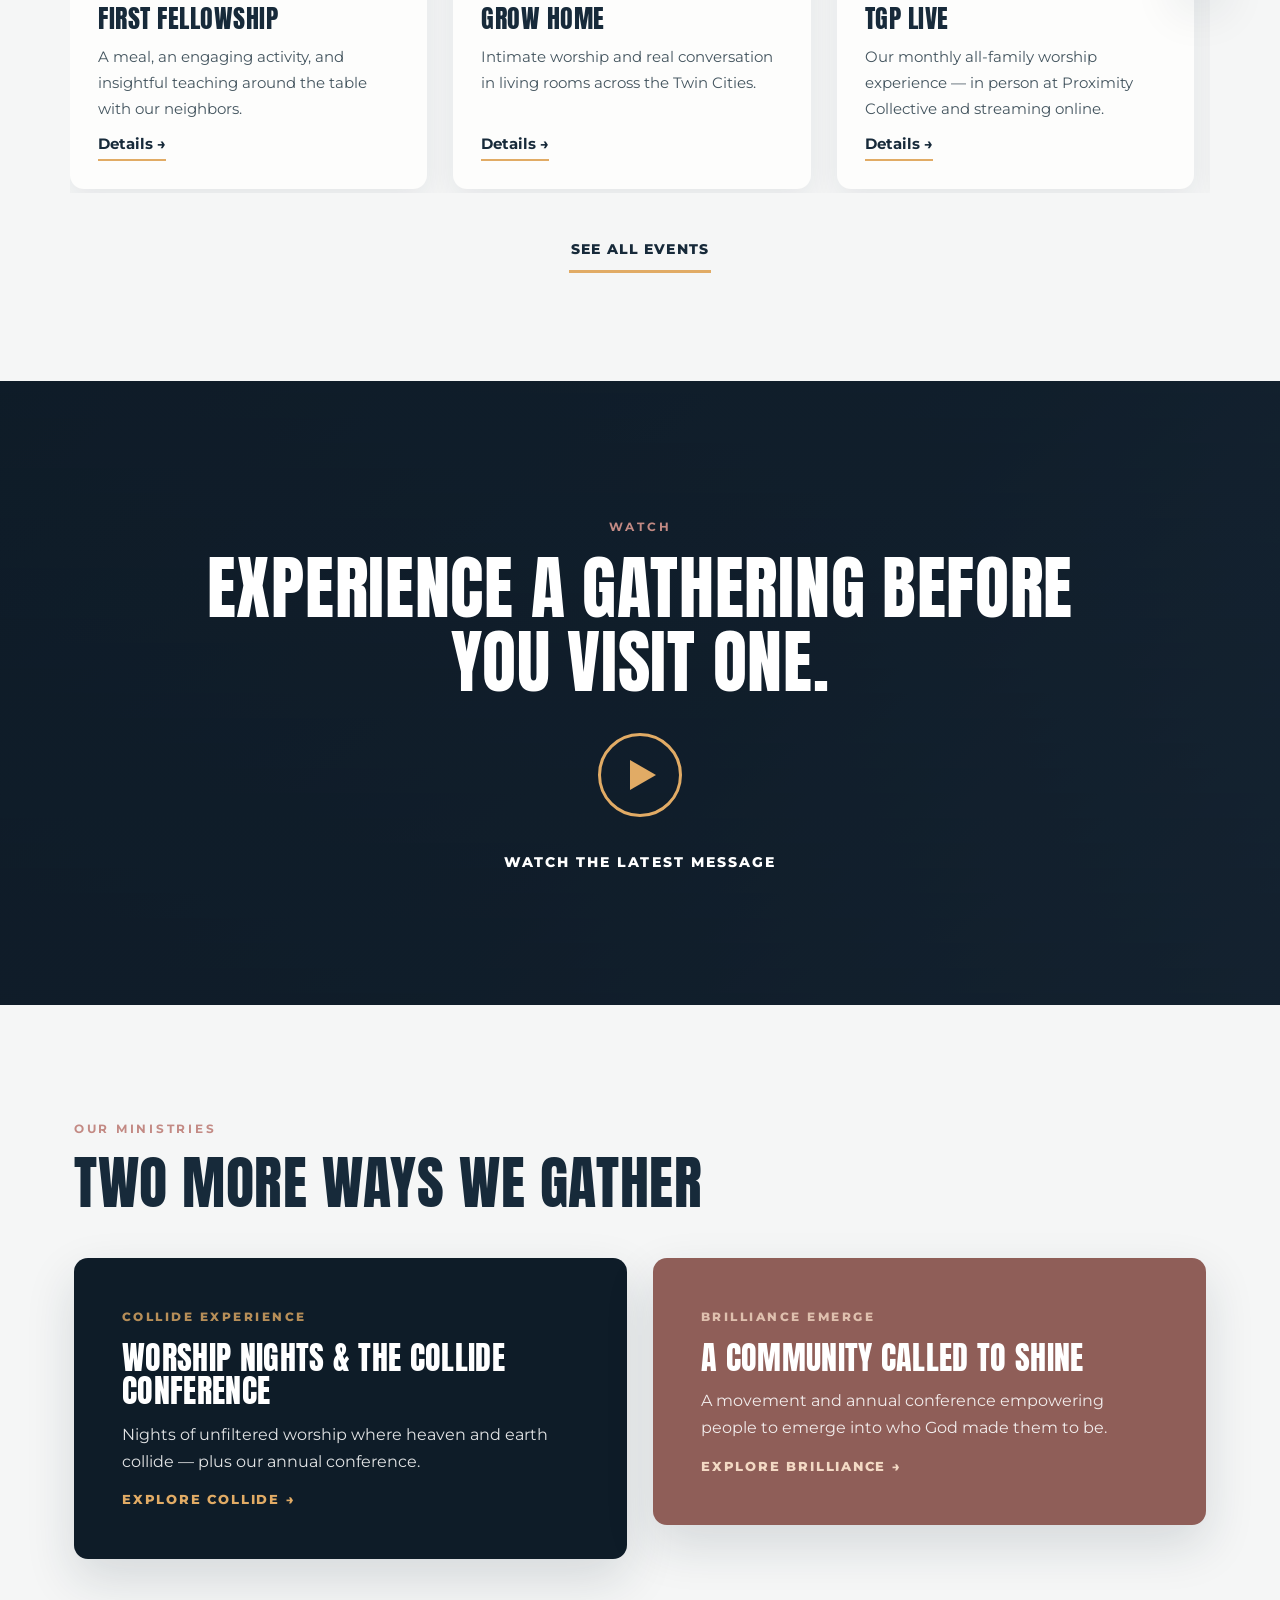
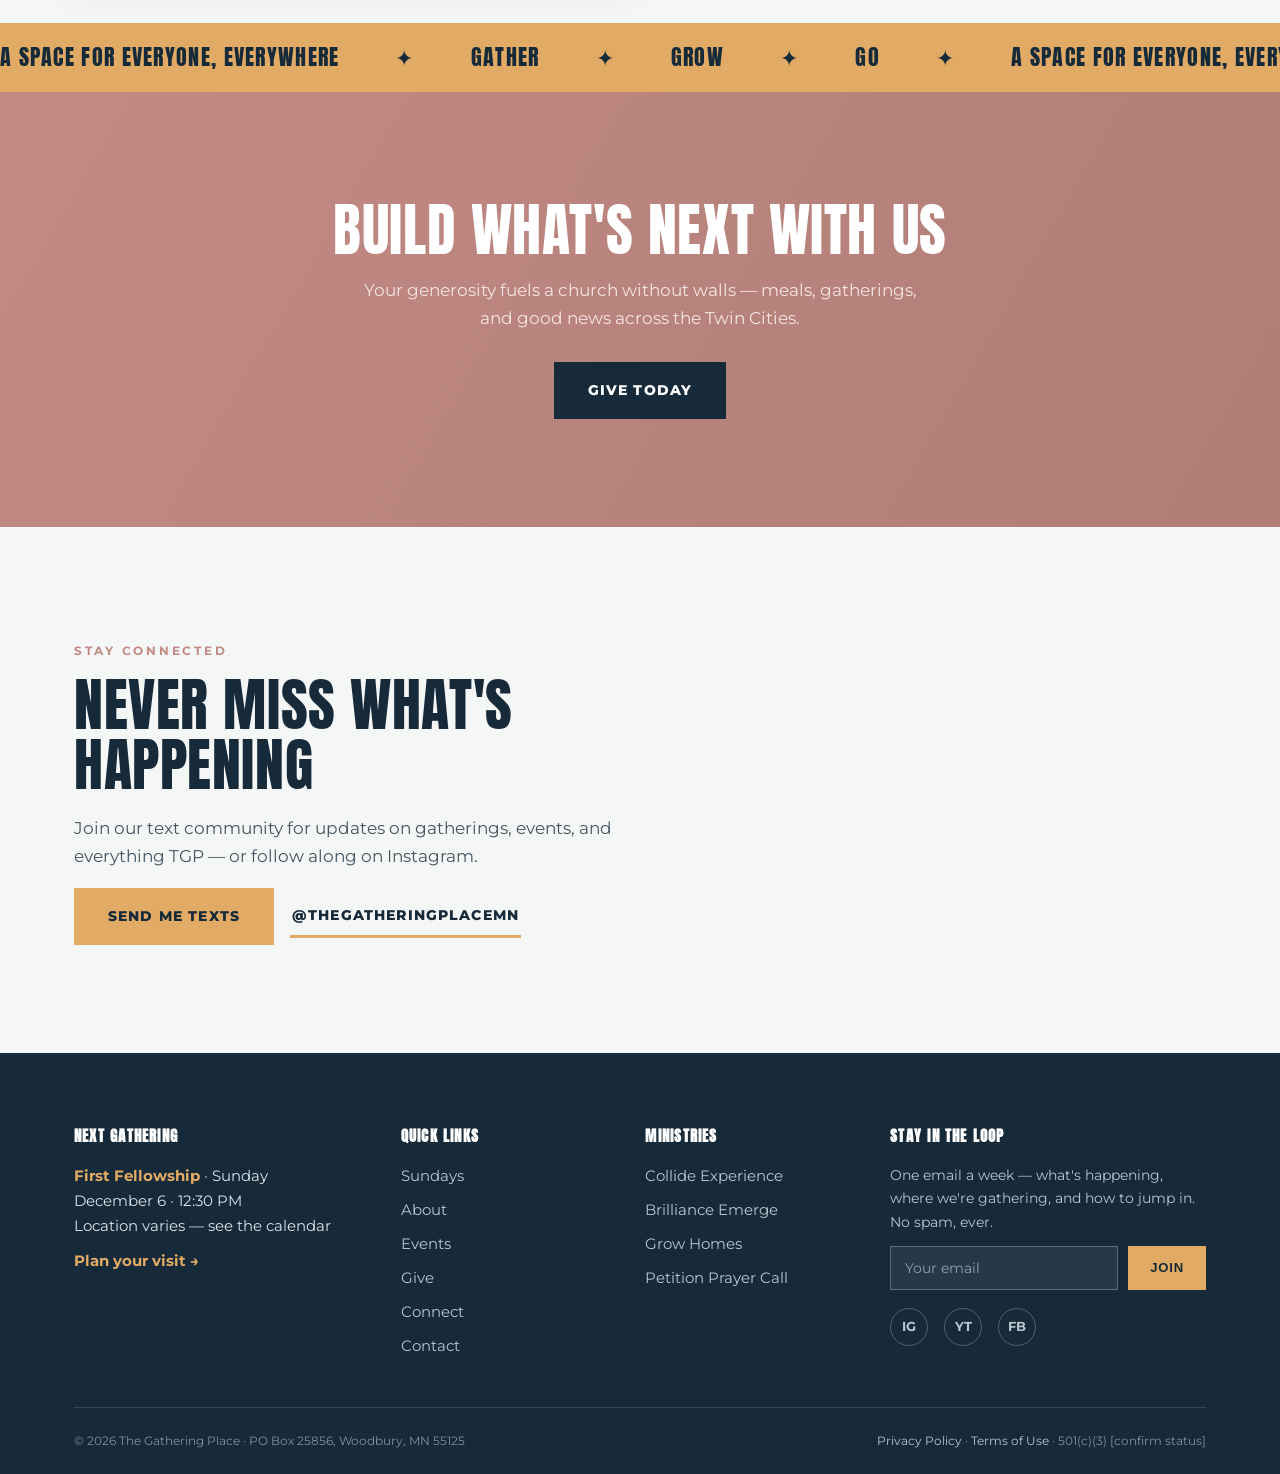
==== commit 5e786988: "Add standing event photos site-wide, homepage event slider, and live map - 19 photos fill every plac" ====
--- a/index.html
+++ b/index.html
@@ -122,7 +122,7 @@
       <p style="margin:20px 0 28px;">The Gathering Place is a community rooted in Acts 2 — meals shared, prayers lifted, doors open. We believe TGP is the space for you, and we can't wait to do life with you.</p>
       <a class="btn outline-light" href="about.html">Our Story</a>
     </div>
-    <div class="ph tall">
+    <div class="ph tall" data-img="images/who-we-are.jpg">
       <span class="label">Photo · community, faces, real people</span>
     </div>
   </div>
@@ -135,7 +135,10 @@
       <span class="kicker">What's coming up</span>
       <h2>Upcoming Gatherings &amp; Events</h2>
     </div>
-    <div class="grid c3" id="upcoming-cards">
+    <div class="card-scroller">
+      <button class="scroll-btn prev" id="cards-prev" aria-label="Previous events" type="button">&#8249;</button>
+      <button class="scroll-btn next" id="cards-next" aria-label="More events" type="button">&#8250;</button>
+      <div class="scroll-row" id="upcoming-cards">
       <div class="card">
         <div class="ph gold-bg short"><span class="label">First Fellowship</span></div>
         <div class="pad">
@@ -162,6 +165,7 @@
           <p>Our monthly all-family worship experience — in person at Proximity Collective and streaming online.</p>
           <a class="text-link" href="sundays.html">Details →</a>
         </div>
+      </div>
       </div>
     </div>
     <div style="text-align:center; margin-top:40px;">
@@ -316,6 +320,6 @@
   <a class="a2" href="give.html">Give</a>
 </div>
 
-<script src="js/next-gathering.js" defer></script>
+<script src="js/next-gathering.js?v=3" defer></script>
 </body>
 </html>
--- a/css/styles.css
+++ b/css/styles.css
@@ -247,6 +247,49 @@
 .grid.c3 { grid-template-columns: repeat(3, 1fr); }
 .grid.c4 { grid-template-columns: repeat(4, 1fr); }
 
+/* Horizontal card slider — one row, three cards visible, slides for the rest */
+.card-scroller { position: relative; }
+.card-scroller .scroll-row {
+  display: flex;
+  gap: 26px;
+  overflow-x: auto;
+  scroll-snap-type: x mandatory;
+  -webkit-overflow-scrolling: touch;
+  scrollbar-width: none;
+  padding: 4px;
+  margin: -4px;
+}
+.card-scroller .scroll-row::-webkit-scrollbar { display: none; }
+.card-scroller .scroll-row .card {
+  flex: 0 0 calc((100% - 60px) / 3);
+  scroll-snap-align: start;
+}
+.scroll-btn {
+  position: absolute;
+  top: 50%;
+  transform: translateY(-50%);
+  z-index: 2;
+  width: 44px;
+  height: 44px;
+  border-radius: 50%;
+  border: none;
+  background: var(--navy);
+  color: var(--gold);
+  font-size: 1.6rem;
+  line-height: 1;
+  cursor: pointer;
+  box-shadow: var(--shadow-lg);
+  display: flex;
+  align-items: center;
+  justify-content: center;
+  padding-bottom: 4px;
+  transition: background 0.2s, color 0.2s, opacity 0.2s;
+}
+.scroll-btn:hover { background: var(--gold); color: var(--navy); }
+.scroll-btn.prev { left: -16px; }
+.scroll-btn.next { right: -16px; }
+.scroll-btn[disabled] { opacity: 0; pointer-events: none; }
+
 .card {
   background: var(--paper);
   border-radius: var(--radius);
@@ -343,6 +386,7 @@
 }
 .rhythm .name { font-family: 'Anton', sans-serif; text-transform: uppercase; font-size: 1.05rem; color: var(--navy); }
 .rhythm .what { font-size: 0.82rem; margin-top: 8px; }
+.rhythm .ricon { height: 54px; width: auto; margin: 14px auto 4px; display: block; }
 
 /* ---------- FAQ ---------- */
 details.faq {
@@ -503,6 +547,7 @@
   .this-sunday { grid-template-columns: 1fr; }
   .brand-block { grid-template-columns: 1fr; }
   .give-alloc { grid-template-columns: repeat(2, 1fr); }
+  .card-scroller .scroll-row .card { flex-basis: calc((100% - 34px) / 2); }
 }
 
 @media (max-width: 760px) {
@@ -523,4 +568,6 @@
   body { padding-bottom: 54px; }
   section { padding: 60px 0; }
   .stat-row { grid-template-columns: 1fr; }
-}
+  .card-scroller .scroll-row .card { flex-basis: 86%; }
+  .scroll-btn { display: none; }
+}
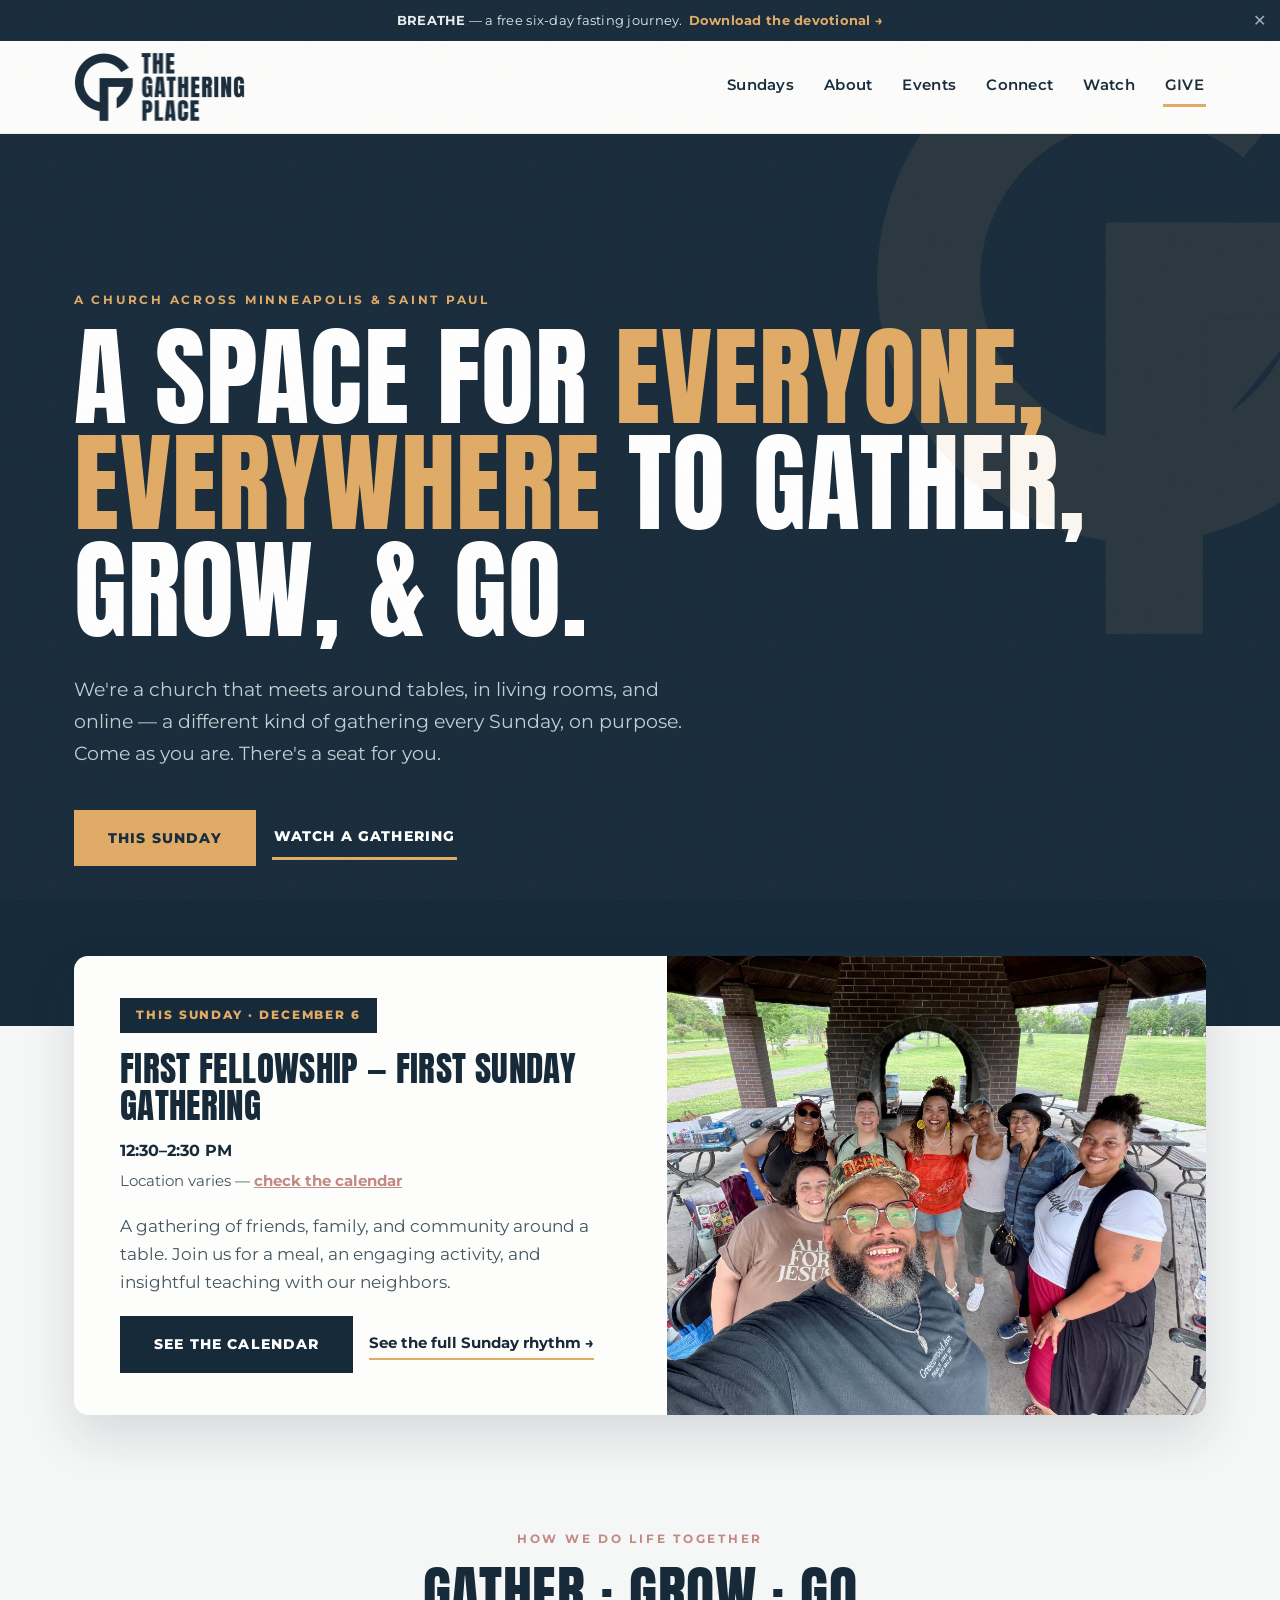
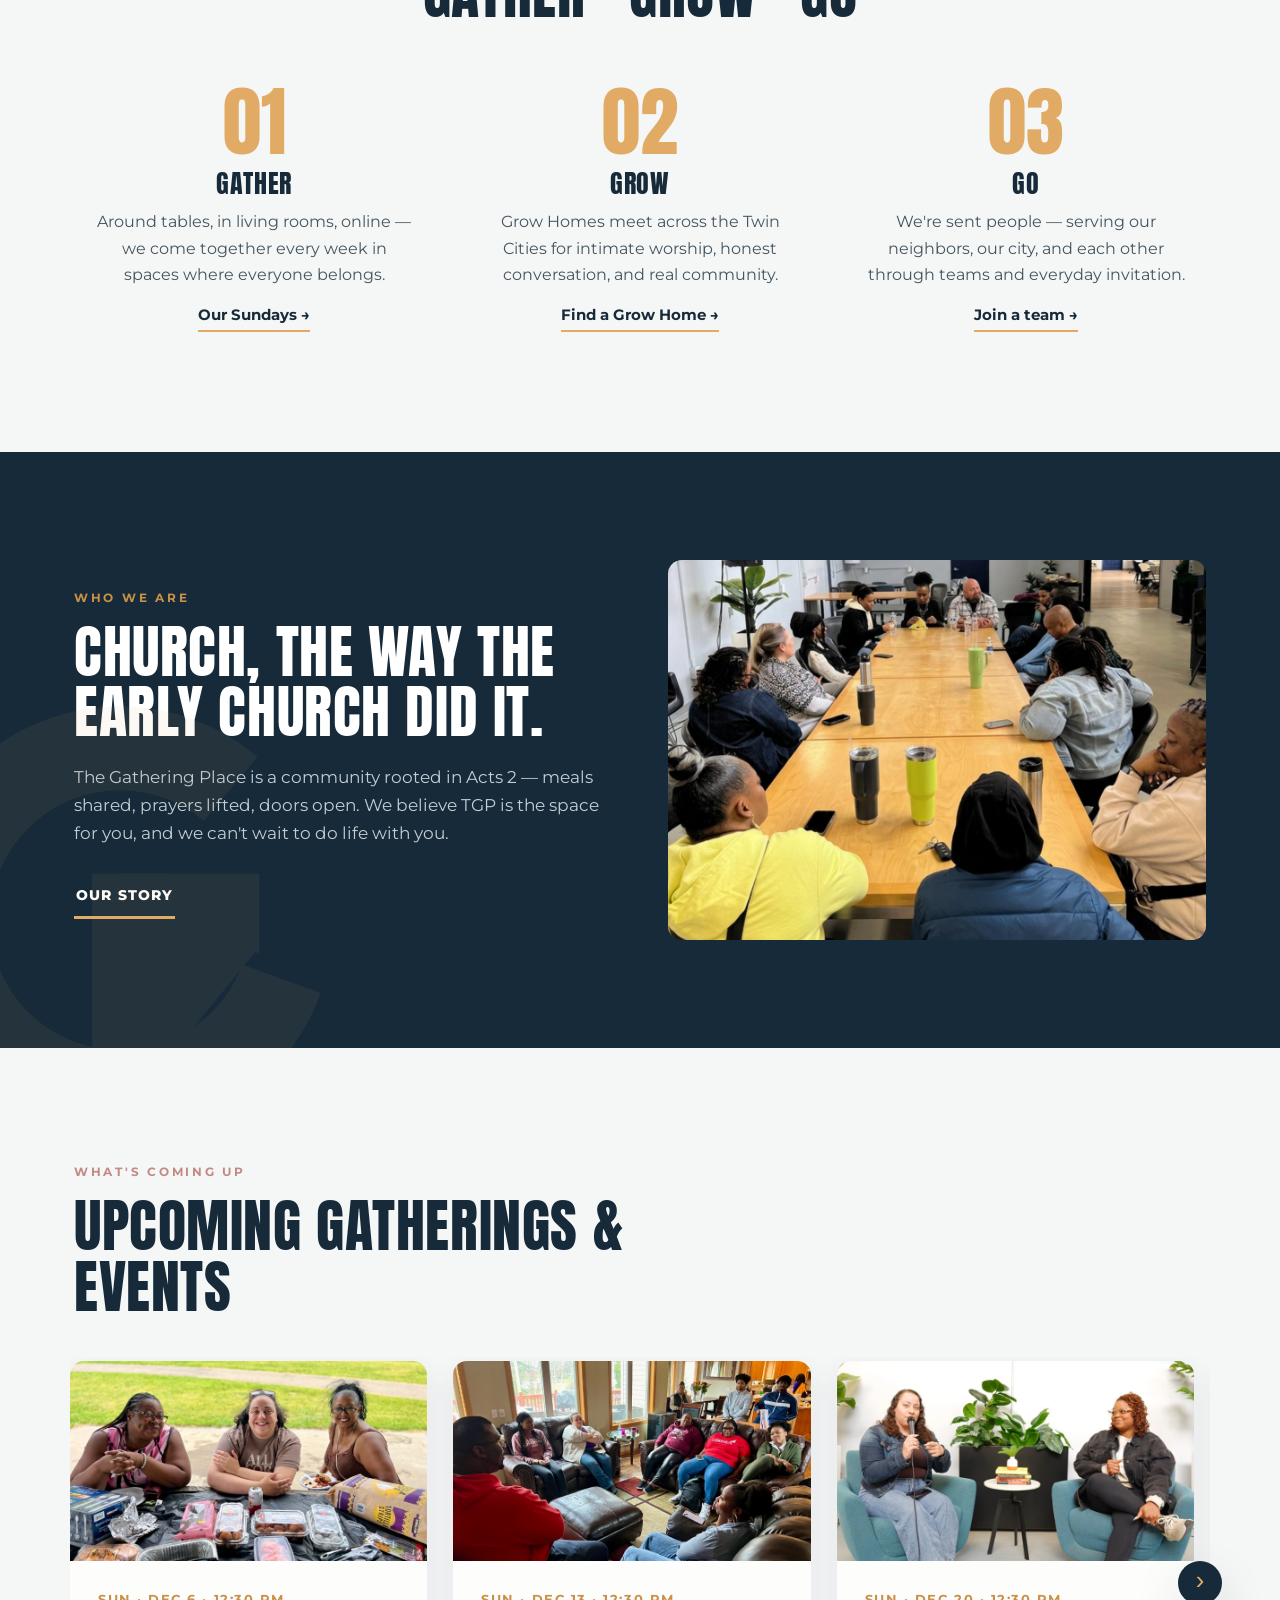
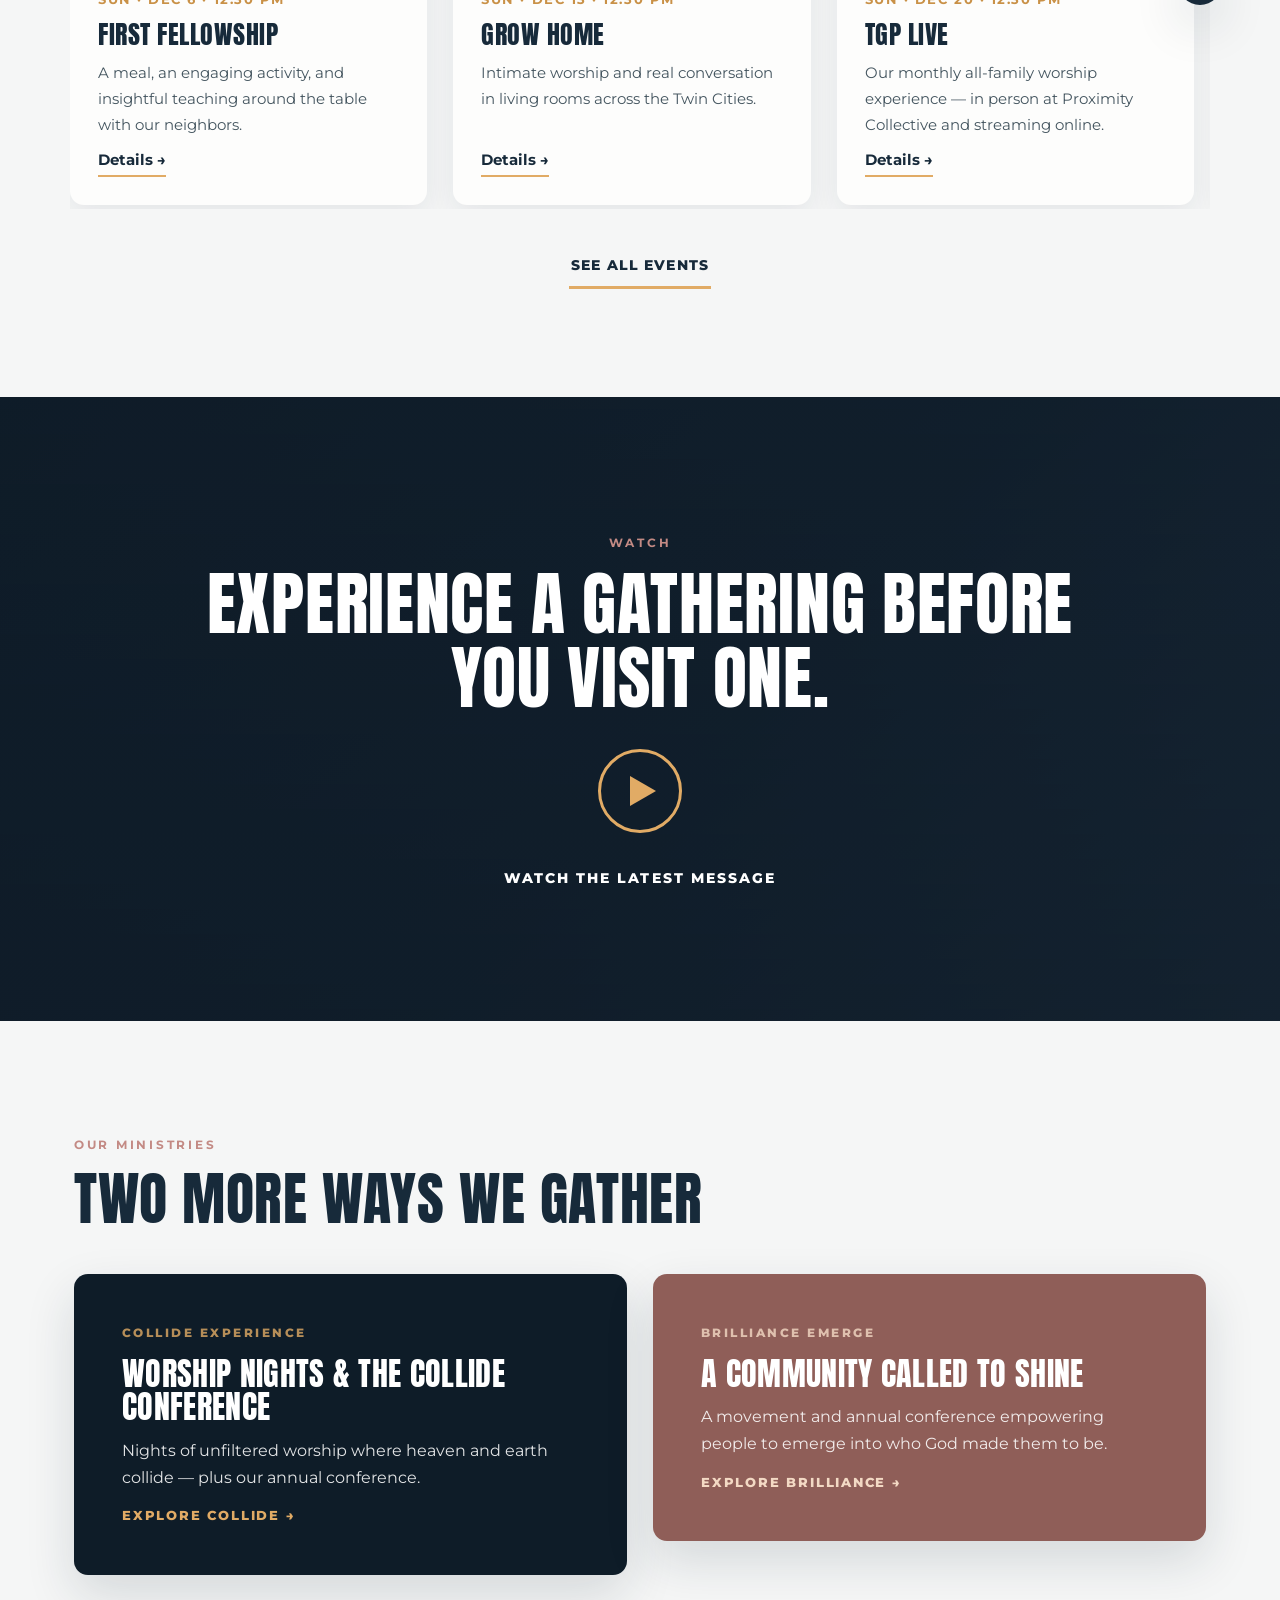
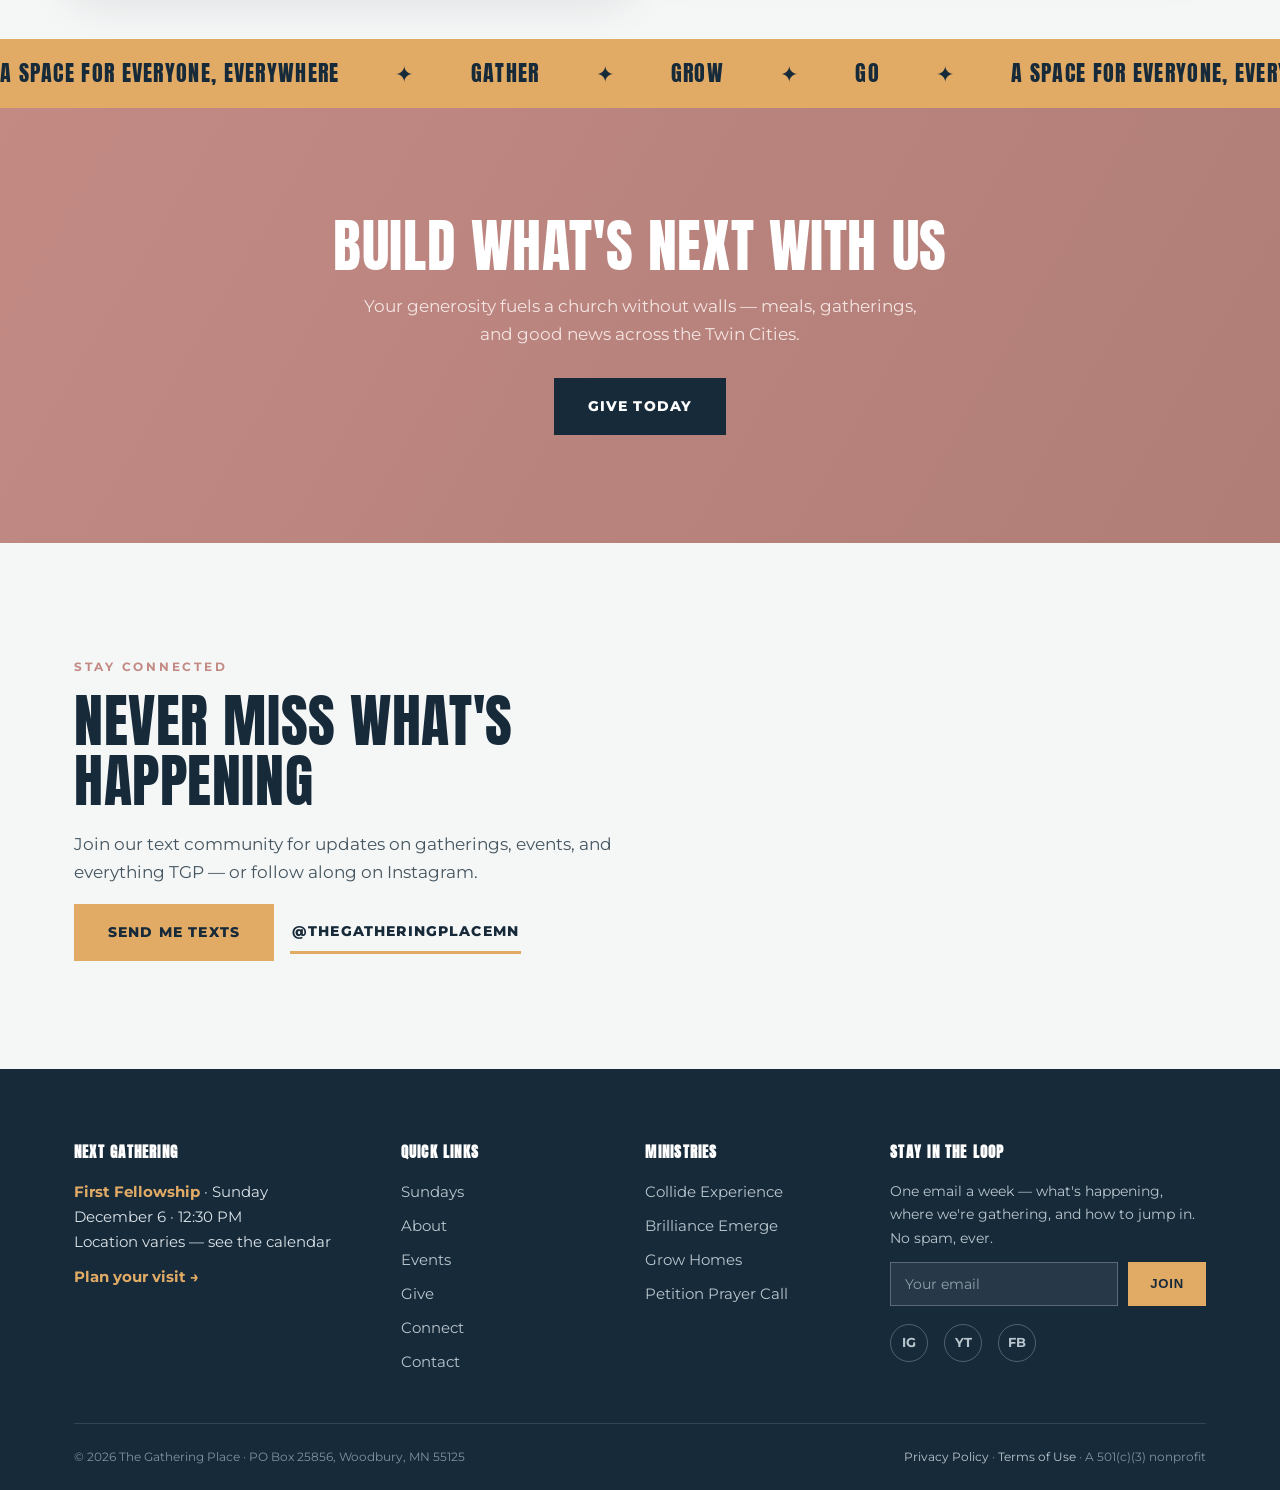
==== commit 9352bac6: "Sep 13 batch: staff photos, beliefs page with culture codes, statement of faith, Our Story, 501(c)(3" ====
--- a/index.html
+++ b/index.html
@@ -22,7 +22,7 @@
 <header class="site">
   <nav class="nav">
     <a class="brand" href="index.html" aria-label="The Gathering Place — Home">
-      <img src="logo-navy.png" alt="The Gathering Place" style="height:54px; width:auto;">
+      <img src="logo-navy.png" alt="The Gathering Place" style="height:70px; width:auto;">
     </a>
     <button class="hamburger" aria-label="Menu" onclick="document.querySelector('.links').classList.toggle('open')">
       <span></span><span></span><span></span>
@@ -309,7 +309,7 @@
     </div>
     <div class="footer-legal">
       <span>© 2026 The Gathering Place · PO Box 25856, Woodbury, MN 55125</span>
-      <span><a href="#">Privacy Policy</a> · <a href="#">Terms of Use</a> · 501(c)(3) [confirm status]</span>
+      <span><a href="privacy.html">Privacy Policy</a> · <a href="terms.html">Terms of Use</a> · A 501(c)(3) nonprofit</span>
     </div>
   </div>
 </footer>
@@ -320,6 +320,6 @@
   <a class="a2" href="give.html">Give</a>
 </div>
 
-<script src="js/next-gathering.js?v=3" defer></script>
+<script src="js/next-gathering.js?v=5" defer></script>
 </body>
 </html>
--- a/css/styles.css
+++ b/css/styles.css
@@ -103,7 +103,7 @@
 }
 .nav {
   max-width: var(--maxw); margin: 0 auto; padding: 0 24px;
-  display: flex; align-items: center; gap: 28px; height: 76px;
+  display: flex; align-items: center; gap: 28px; height: 92px;
 }
 .brand {
   display: flex; align-items: center; gap: 12px;
@@ -216,6 +216,19 @@
 }
 .watch-band a:hover .play { background: rgba(225,171,101,0.15); transform: scale(1.05); }
 .watch-band .play svg { margin-left: 6px; }
+
+/* ---------- click-to-play video panel (About — What we believe) ---------- */
+.ph.video-ready { cursor: pointer; }
+.ph.video-ready .play {
+  width: 84px; height: 84px; border-radius: 50%;
+  border: 3px solid var(--gold); background: rgba(23,42,58,0.55);
+  display: flex; align-items: center; justify-content: center;
+  transition: background 0.2s, transform 0.15s;
+}
+.ph.video-ready .play svg { margin-left: 6px; }
+.ph.video-ready:hover .play, .ph.video-ready:focus-visible .play {
+  background: rgba(225,171,101,0.25); transform: scale(1.05);
+}
 
 /* ---------- photo placeholders ---------- */
 .ph {
@@ -459,6 +472,10 @@
 .brand-block .ph { border-radius: 0; min-height: 100%; }
 
 /* ---------- team ---------- */
+.team-grid { display: flex; flex-wrap: wrap; gap: 26px; justify-content: center; }
+.team-grid .team-card { flex: 0 1 calc((100% - 52px) / 3); min-width: 250px; }
+.team-grid.two-col .team-card { flex-basis: calc((100% - 26px) / 2); max-width: 420px; }
+.team-grid.two-col .team-card .ph { aspect-ratio: 6 / 5; min-height: 0; }
 .team-card { text-align: center; }
 .team-card .ph { min-height: 300px; border-radius: var(--radius) var(--radius) 0 0; }
 .team-card .pad { padding: 22px; }
@@ -540,6 +557,7 @@
 /* ---------- responsive ---------- */
 @media (max-width: 980px) {
   .grid.c3, .grid.c4 { grid-template-columns: repeat(2, 1fr); }
+  .team-grid .team-card { flex-basis: calc((100% - 26px) / 2); min-width: 0; }
   .pillars { grid-template-columns: repeat(2, 1fr); }
   .rhythm { grid-template-columns: repeat(2, 1fr); }
   footer.site .cols { grid-template-columns: 1fr 1fr; }
@@ -554,13 +572,14 @@
   .nav .links { display: none; }
   .nav .links.open {
     display: flex; flex-direction: column; align-items: flex-start;
-    position: absolute; top: 76px; left: 0; right: 0;
+    position: absolute; top: 92px; left: 0; right: 0;
     background: var(--paper); padding: 24px; gap: 18px;
     box-shadow: var(--shadow-lg);
   }
   .hamburger { display: block; }
   .nav .btn-give.desktop { display: none; }
   .grid.c2, .grid.c3, .grid.c4 { grid-template-columns: 1fr; }
+  .team-grid .team-card, .team-grid.two-col .team-card { flex-basis: 100%; max-width: none; }
   .pillars { grid-template-columns: 1fr; }
   .rhythm { grid-template-columns: 1fr; }
   footer.site .cols { grid-template-columns: 1fr; }
@@ -571,3 +590,10 @@
   .card-scroller .scroll-row .card { flex-basis: 86%; }
   .scroll-btn { display: none; }
 }
+
+/* The Church Center giving embed needs ~360px of width to lay out properly —
+   on narrow phones hide it and let the gold button carry people to the
+   mobile-optimized Church Center page instead */
+@media (max-width: 700px) {
+  .give-embed { display: none; }
+}
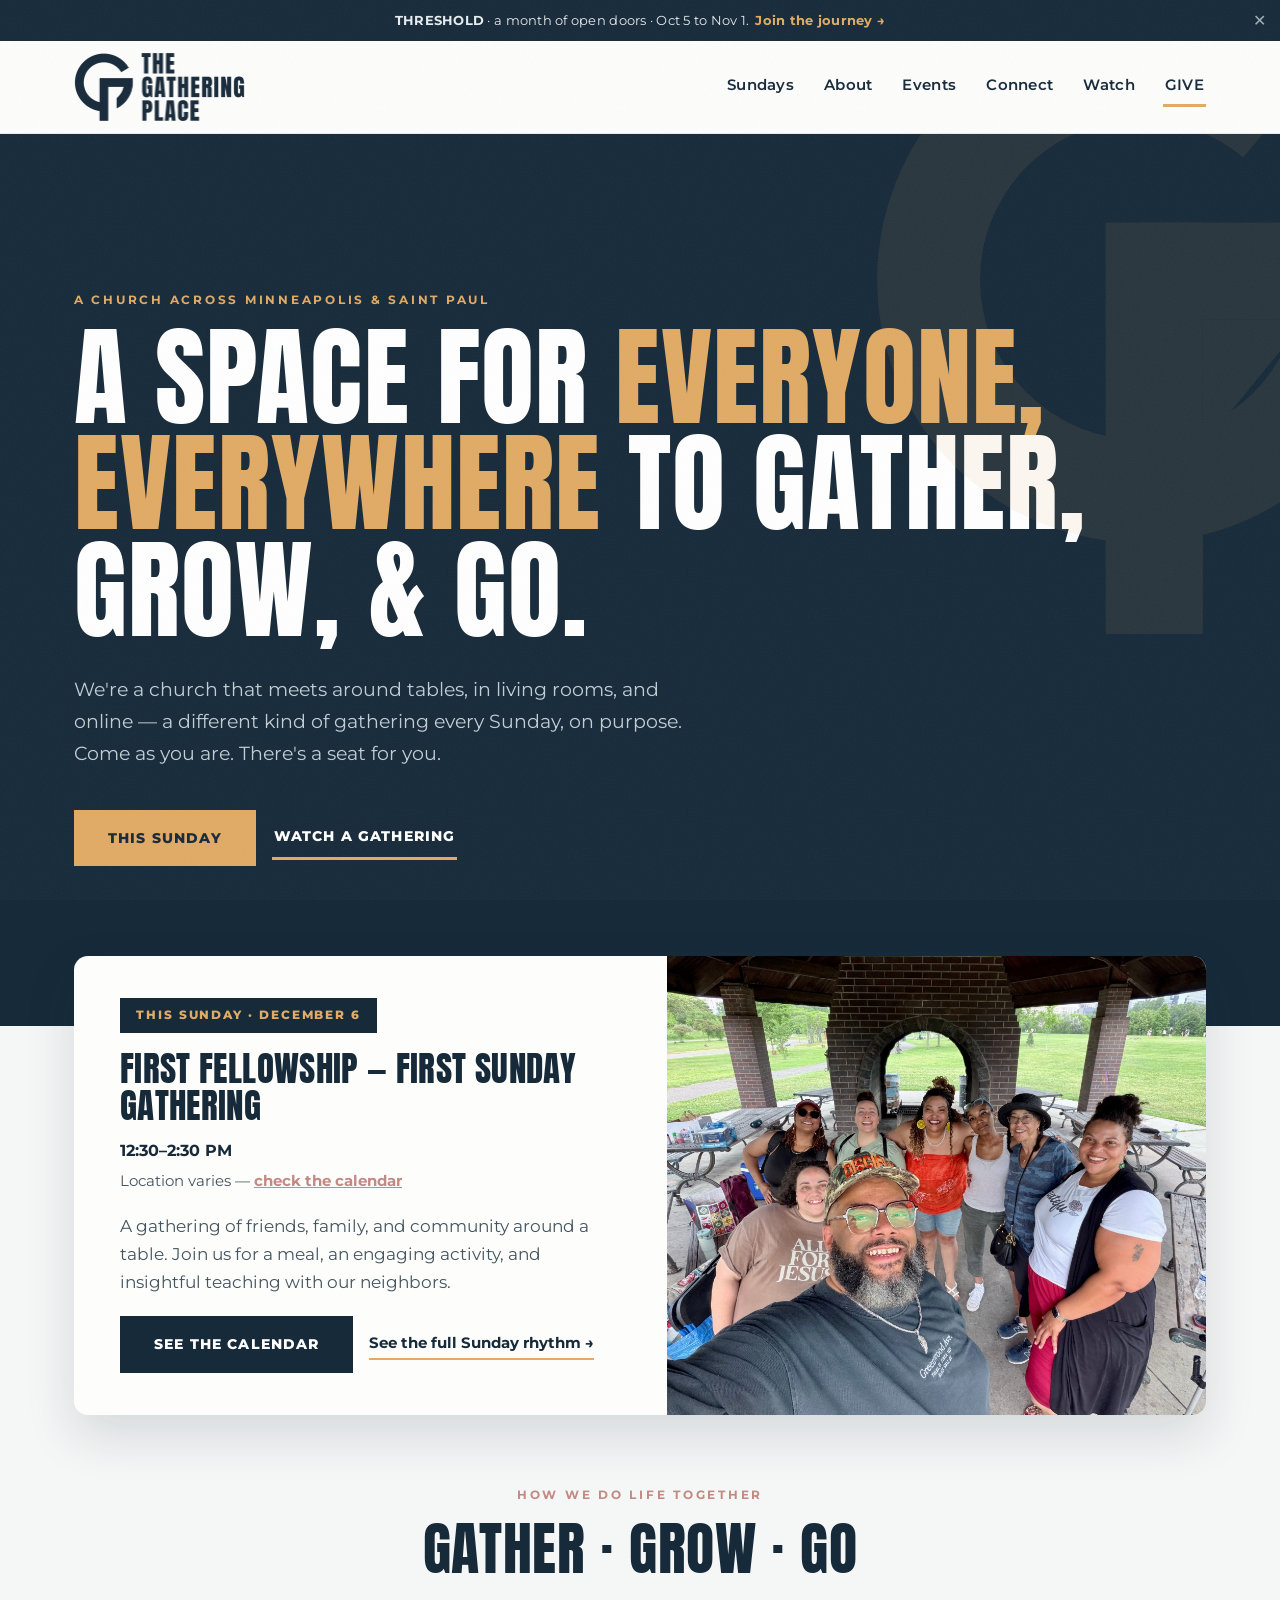
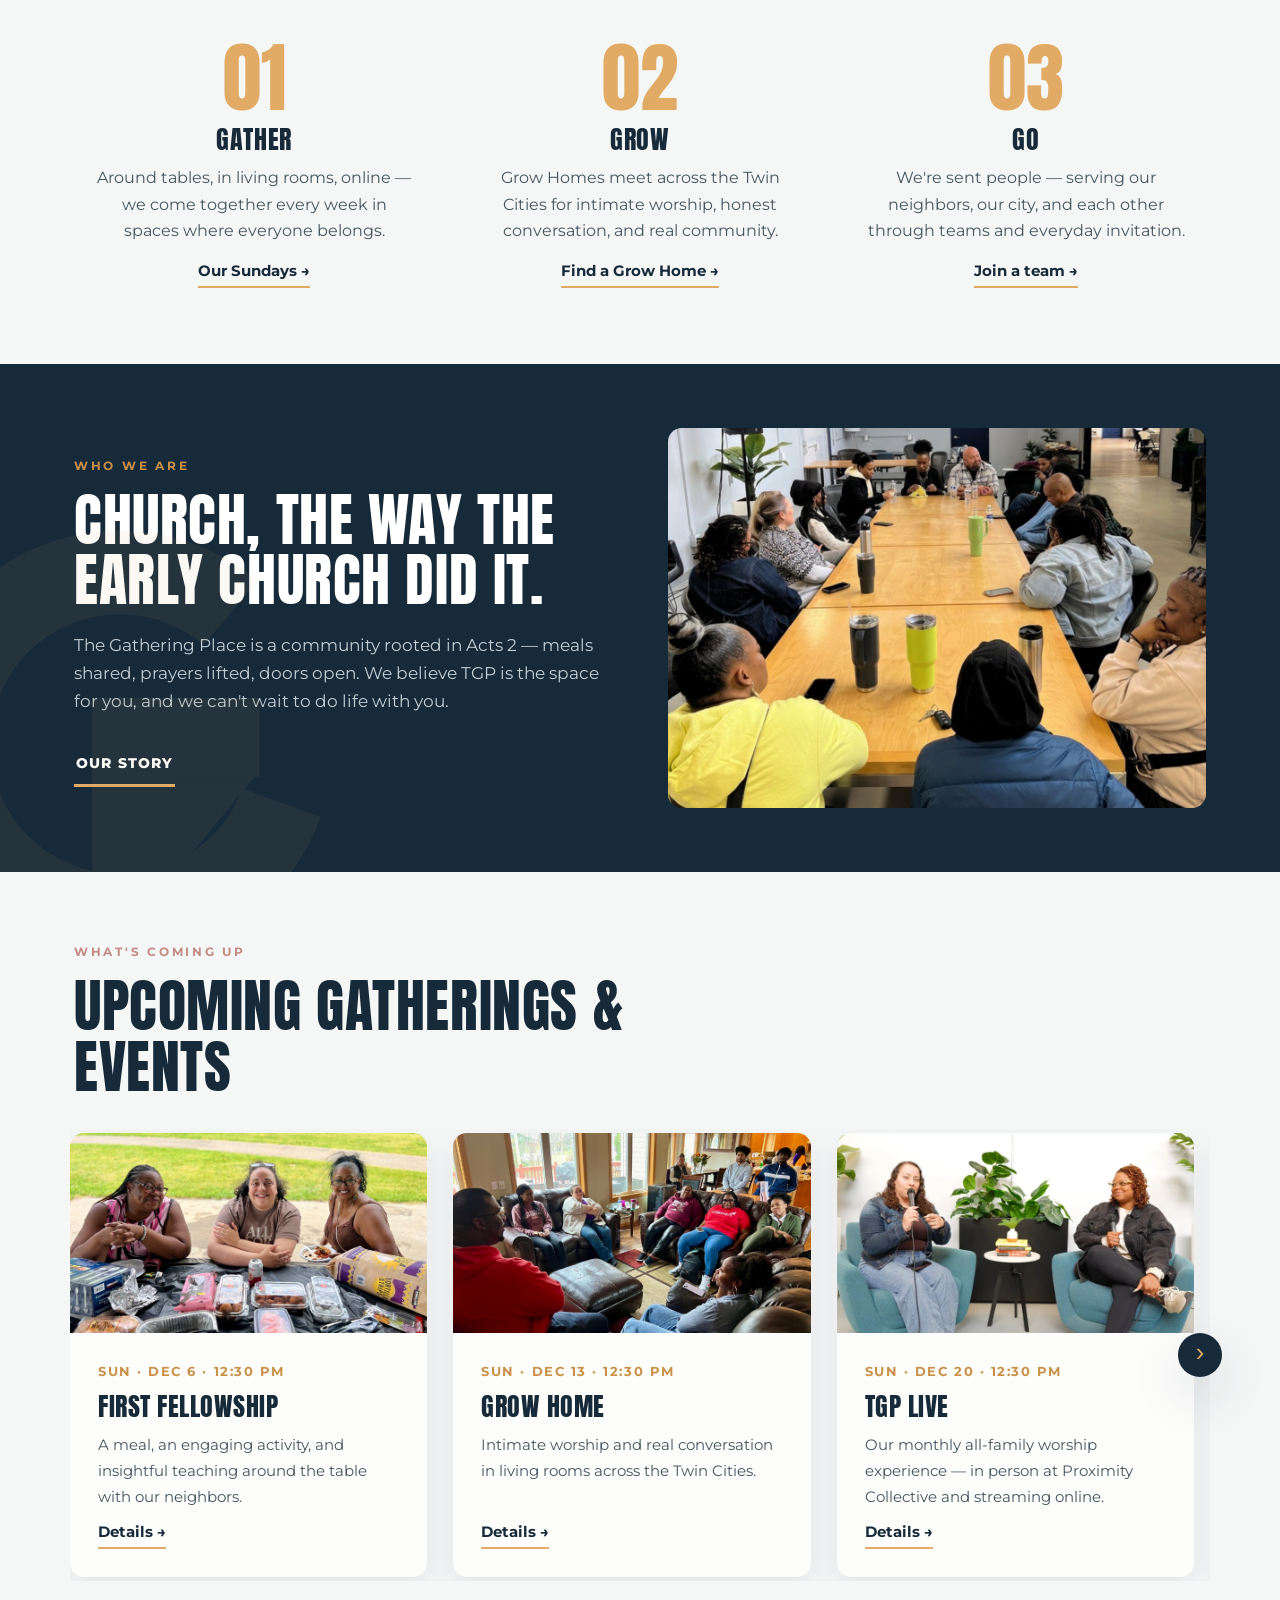
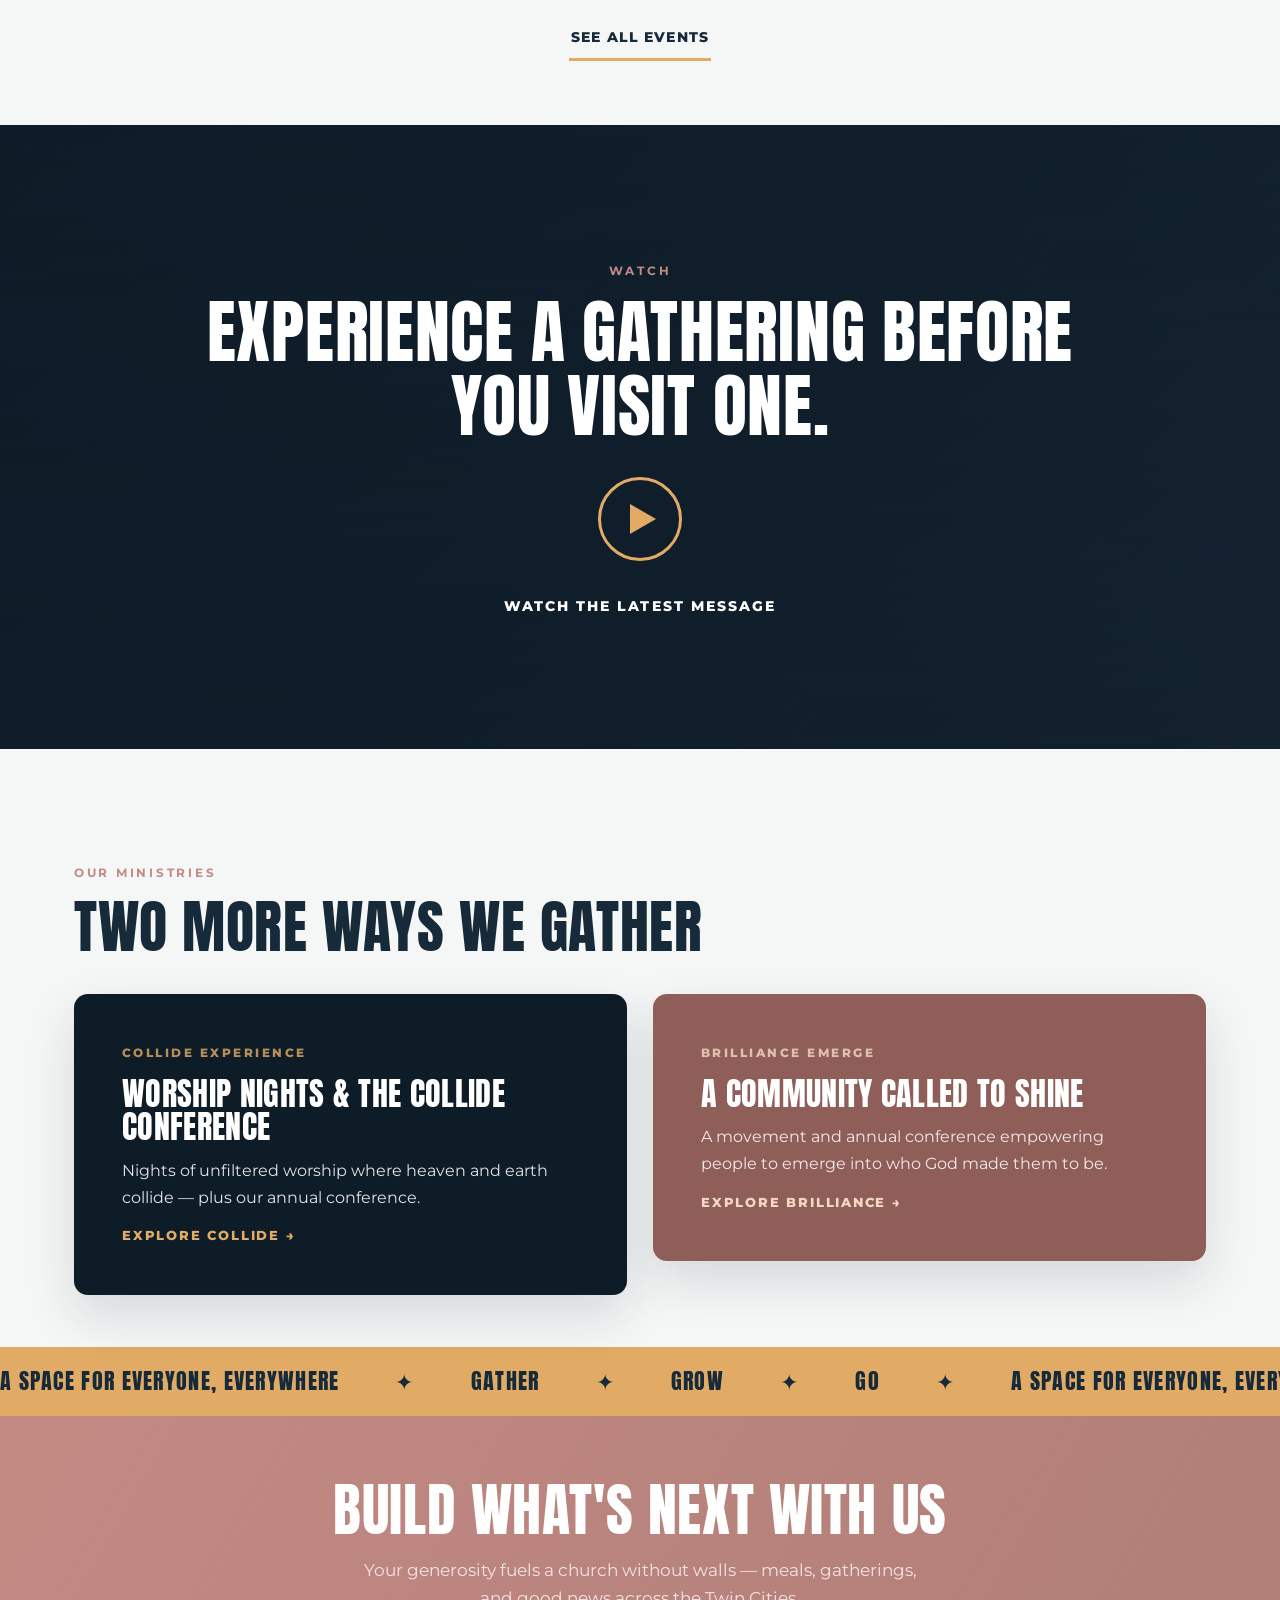
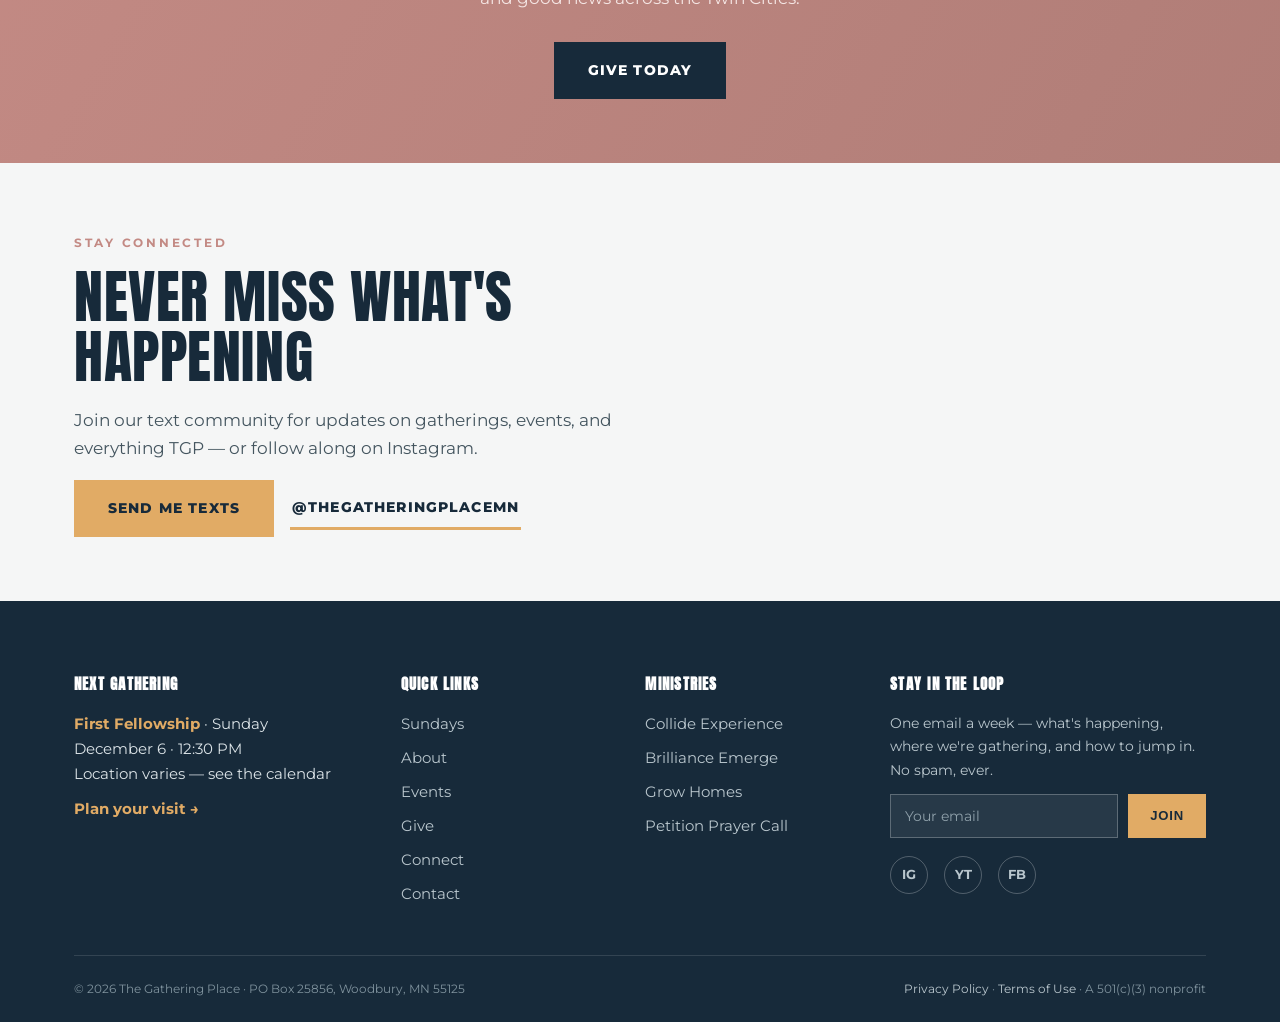
==== commit b5d4e856: "Threshold series: new page, banner swap, Watch feature, tighter section spacing - threshold.html: Oc" ====
--- a/index.html
+++ b/index.html
@@ -14,7 +14,7 @@
 
 <!-- Announcement bar -->
 <div class="announce">
-  <strong>BREATHE</strong> — a free six-day fasting journey.<a href="watch.html#resources">Download the devotional →</a>
+  <strong>THRESHOLD</strong> · a month of open doors · Oct 5 to Nov 1.<a href="threshold.html">Join the journey →</a>
   <button class="dismiss" aria-label="Dismiss" onclick="this.parentElement.style.display='none'">✕</button>
 </div>
 
--- a/css/styles.css
+++ b/css/styles.css
@@ -59,8 +59,8 @@
 
 .wrap { max-width: var(--maxw); margin: 0 auto; padding: 0 24px; }
 
-section { padding: 108px 0; }
-section.tight { padding: 64px 0; }
+section { padding: 64px 0; }
+section.tight { padding: 52px 0; }
 
 /* ---------- kicker / eyebrow ---------- */
 .kicker {
@@ -544,7 +544,7 @@
   margin: 18px 0;
 }
 .split { display: grid; grid-template-columns: 1fr 1fr; gap: 56px; align-items: center; }
-.section-head { max-width: 680px; margin-bottom: 44px; }
+.section-head { max-width: 680px; margin-bottom: 36px; }
 .section-head.center { margin-left: auto; margin-right: auto; text-align: center; }
 .stat-row { display: grid; grid-template-columns: repeat(3, 1fr); gap: 24px; }
 .give-alloc { display: grid; grid-template-columns: repeat(4, 1fr); gap: 16px; margin-top: 28px; }
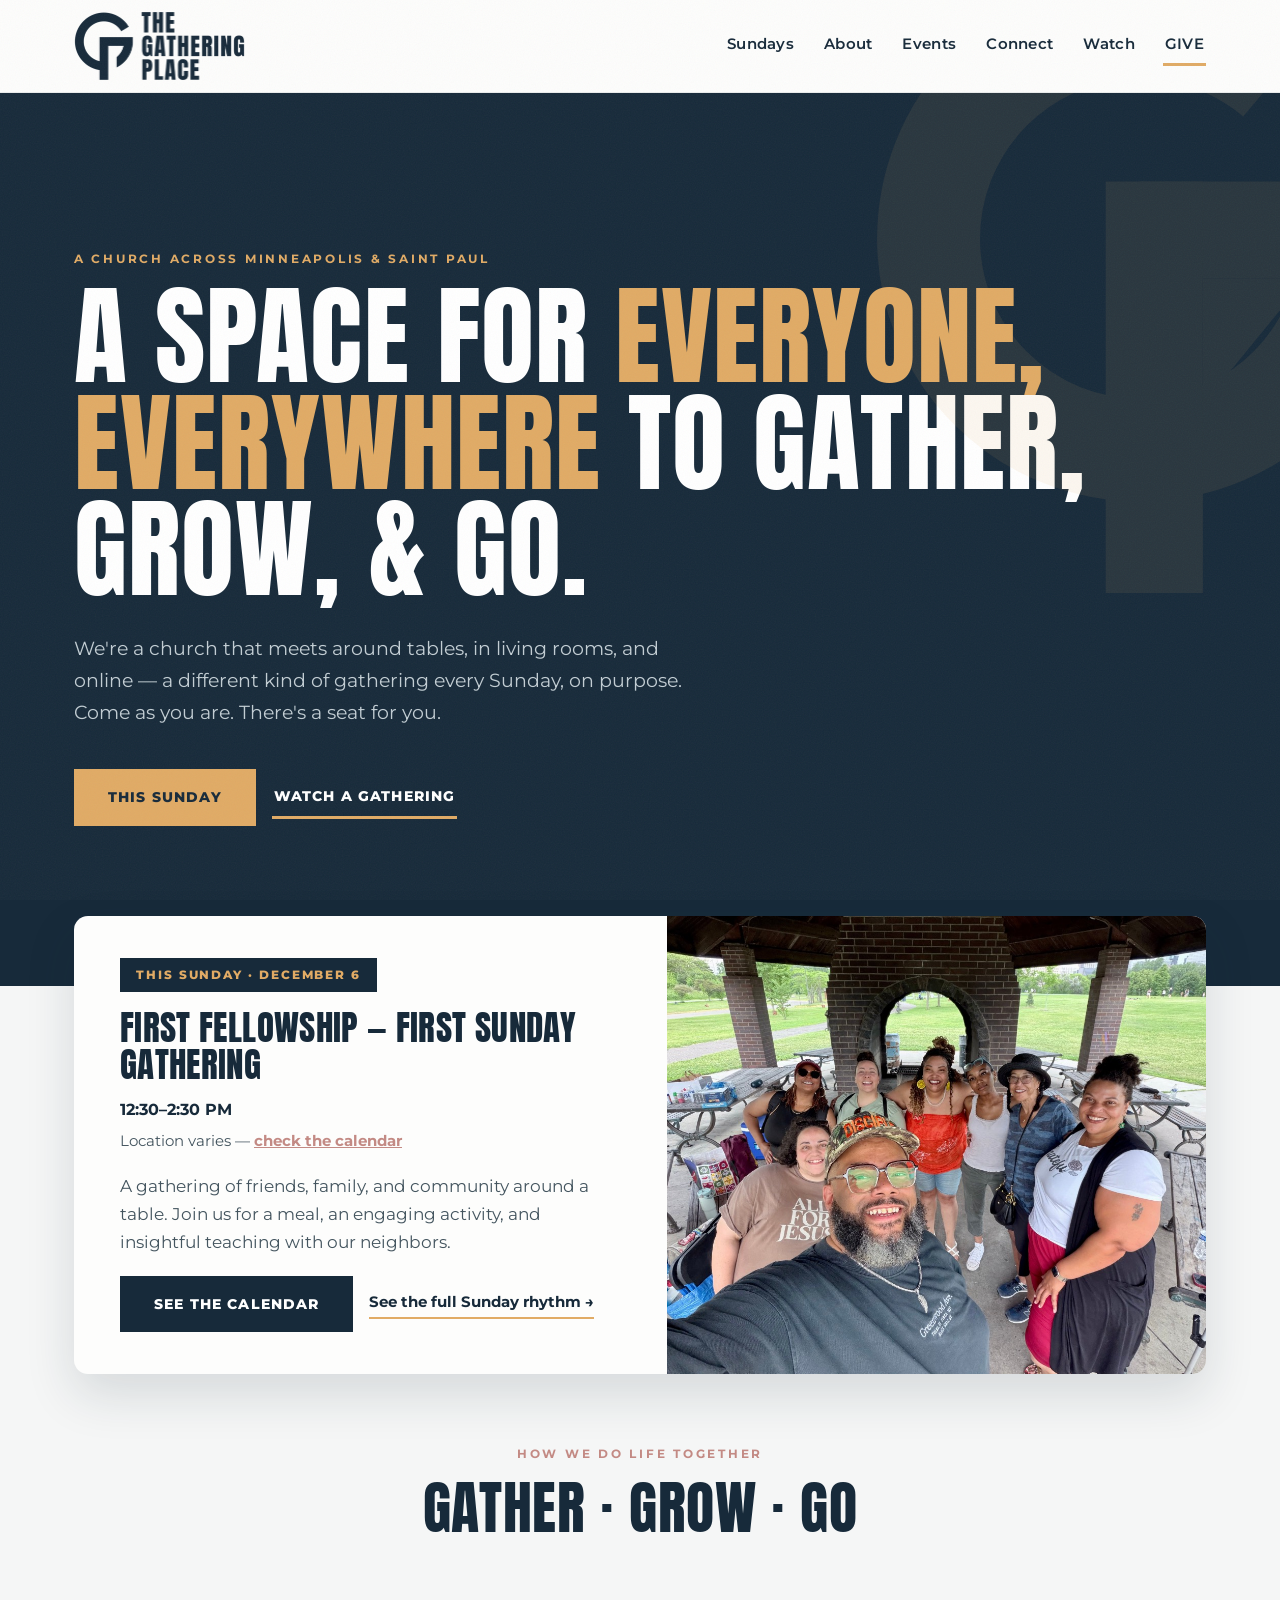
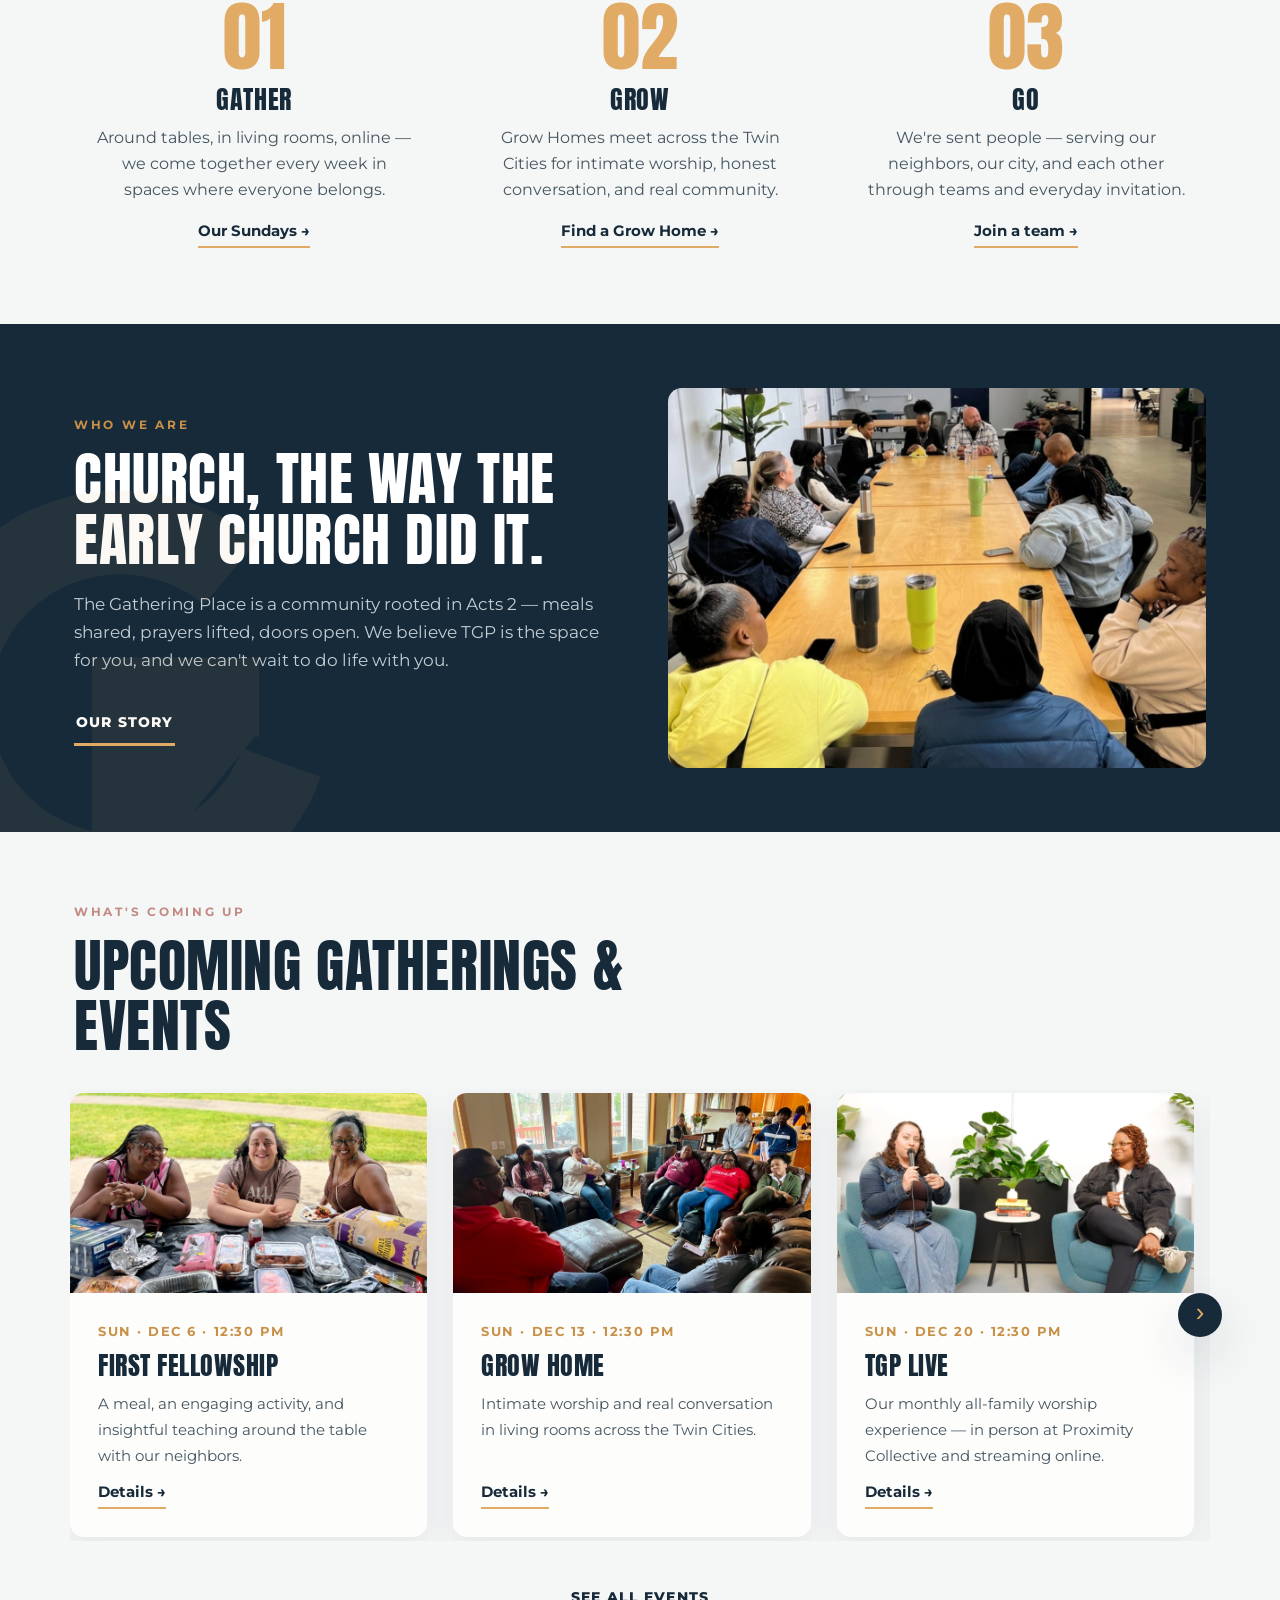
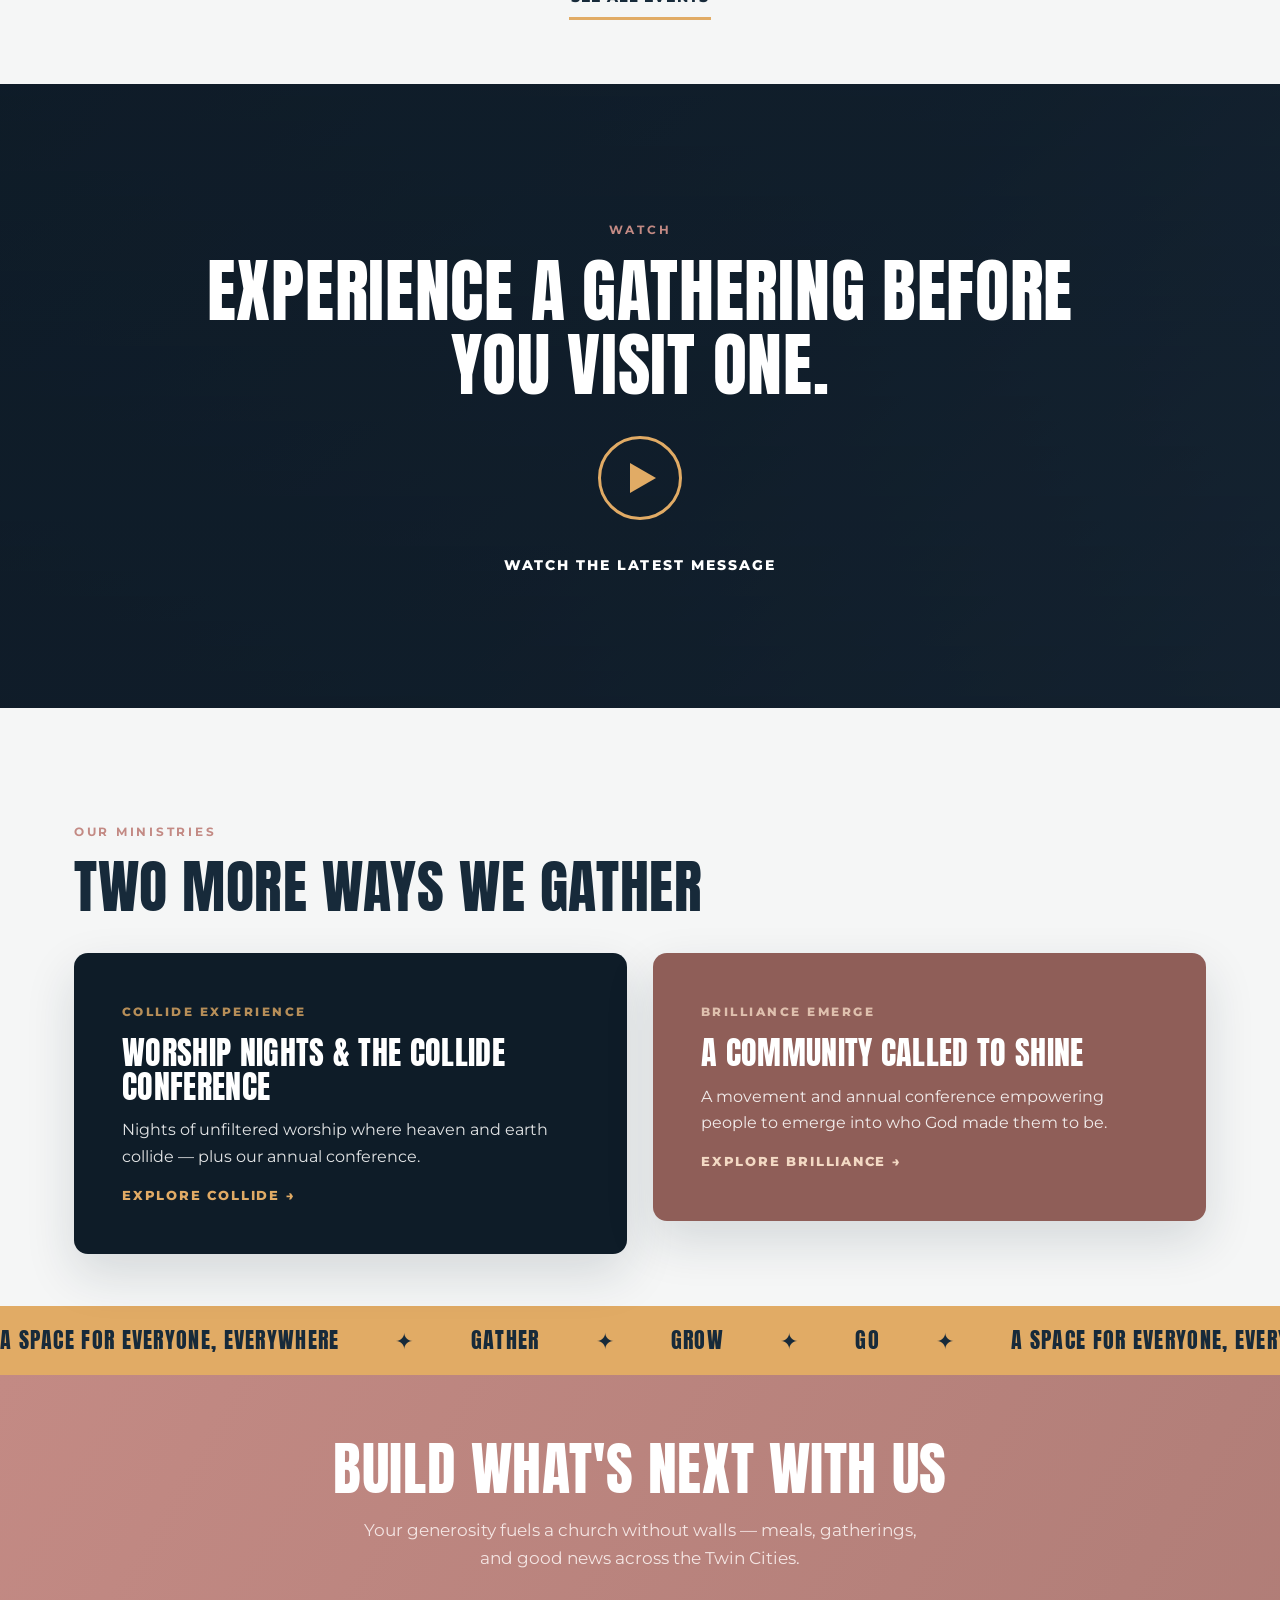
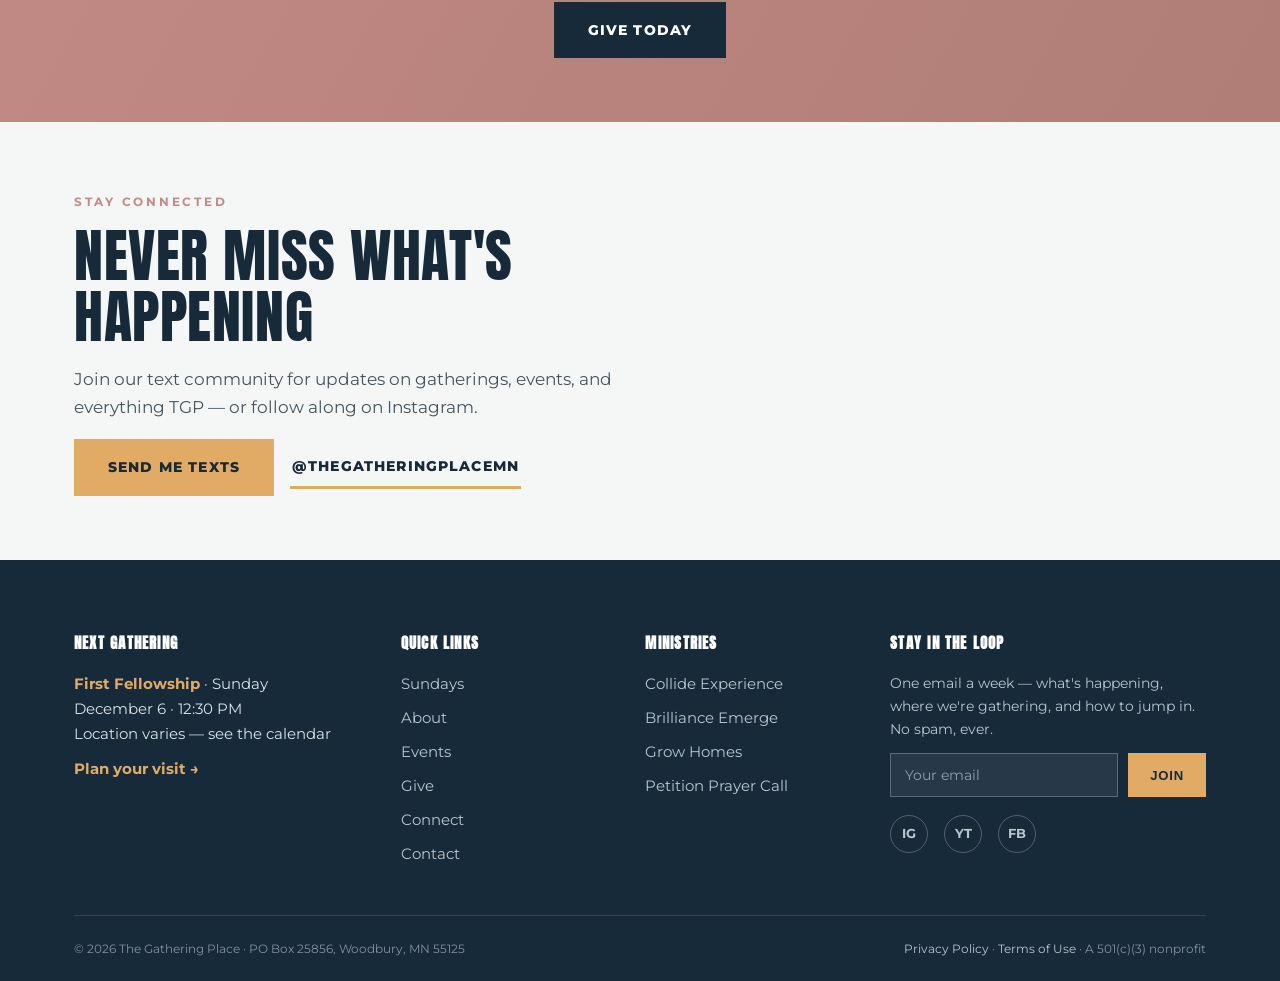
==== commit 4ba2cf67: "Threshold teardown: remove the expired banner, archive the Watch feature The Oct 5 to Nov 1 season i" ====
--- a/index.html
+++ b/index.html
@@ -12,11 +12,7 @@
 </head>
 <body>
 
-<!-- Announcement bar -->
-<div class="announce">
-  <strong>THRESHOLD</strong> · a month of open doors · Oct 5 to Nov 1.<a href="threshold.html">Join the journey →</a>
-  <button class="dismiss" aria-label="Dismiss" onclick="this.parentElement.style.display='none'">✕</button>
-</div>
+<!-- Announcement bar slot: no active announcement. See git history for the THRESHOLD and BREATHE versions of this bar. -->
 
 <!-- Header -->
 <header class="site">
@@ -320,6 +316,6 @@
   <a class="a2" href="give.html">Give</a>
 </div>
 
-<script src="js/next-gathering.js?v=5" defer></script>
+<script src="js/next-gathering.js?v=7" defer></script>
 </body>
 </html>
